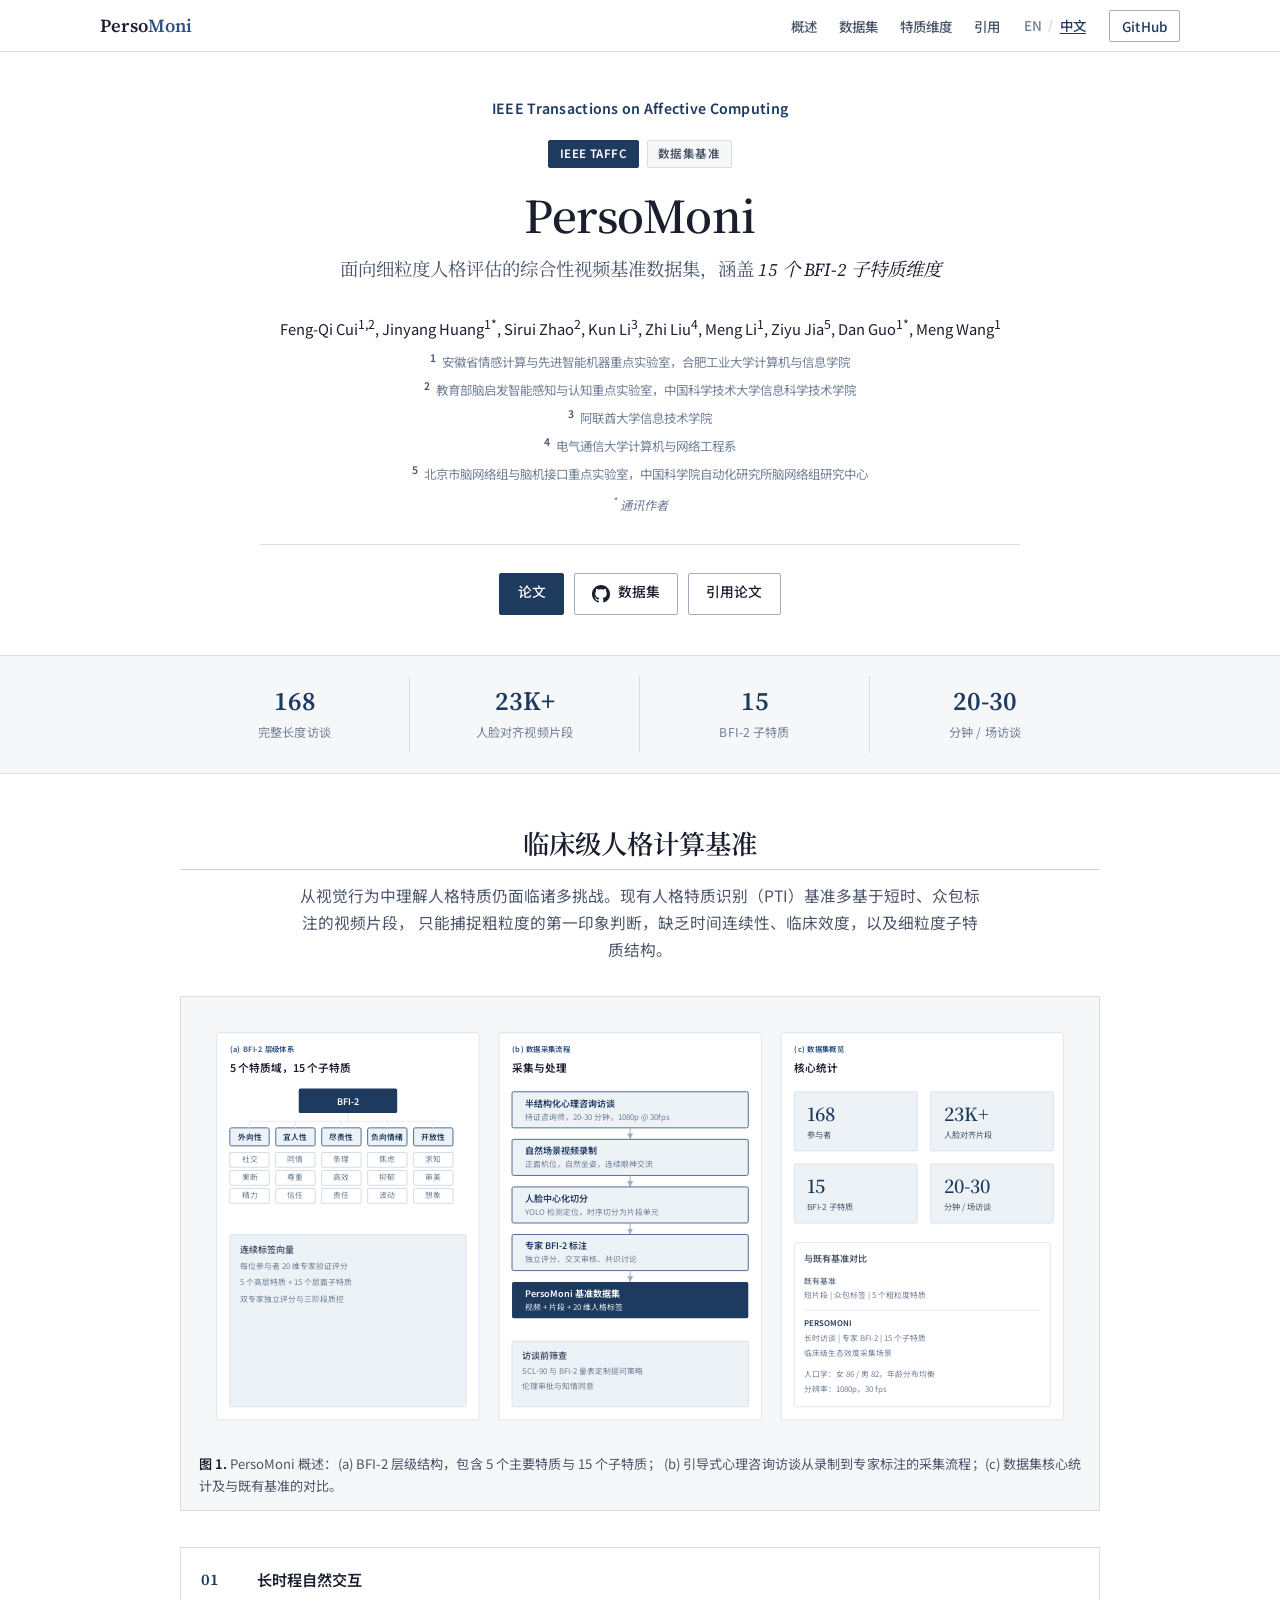
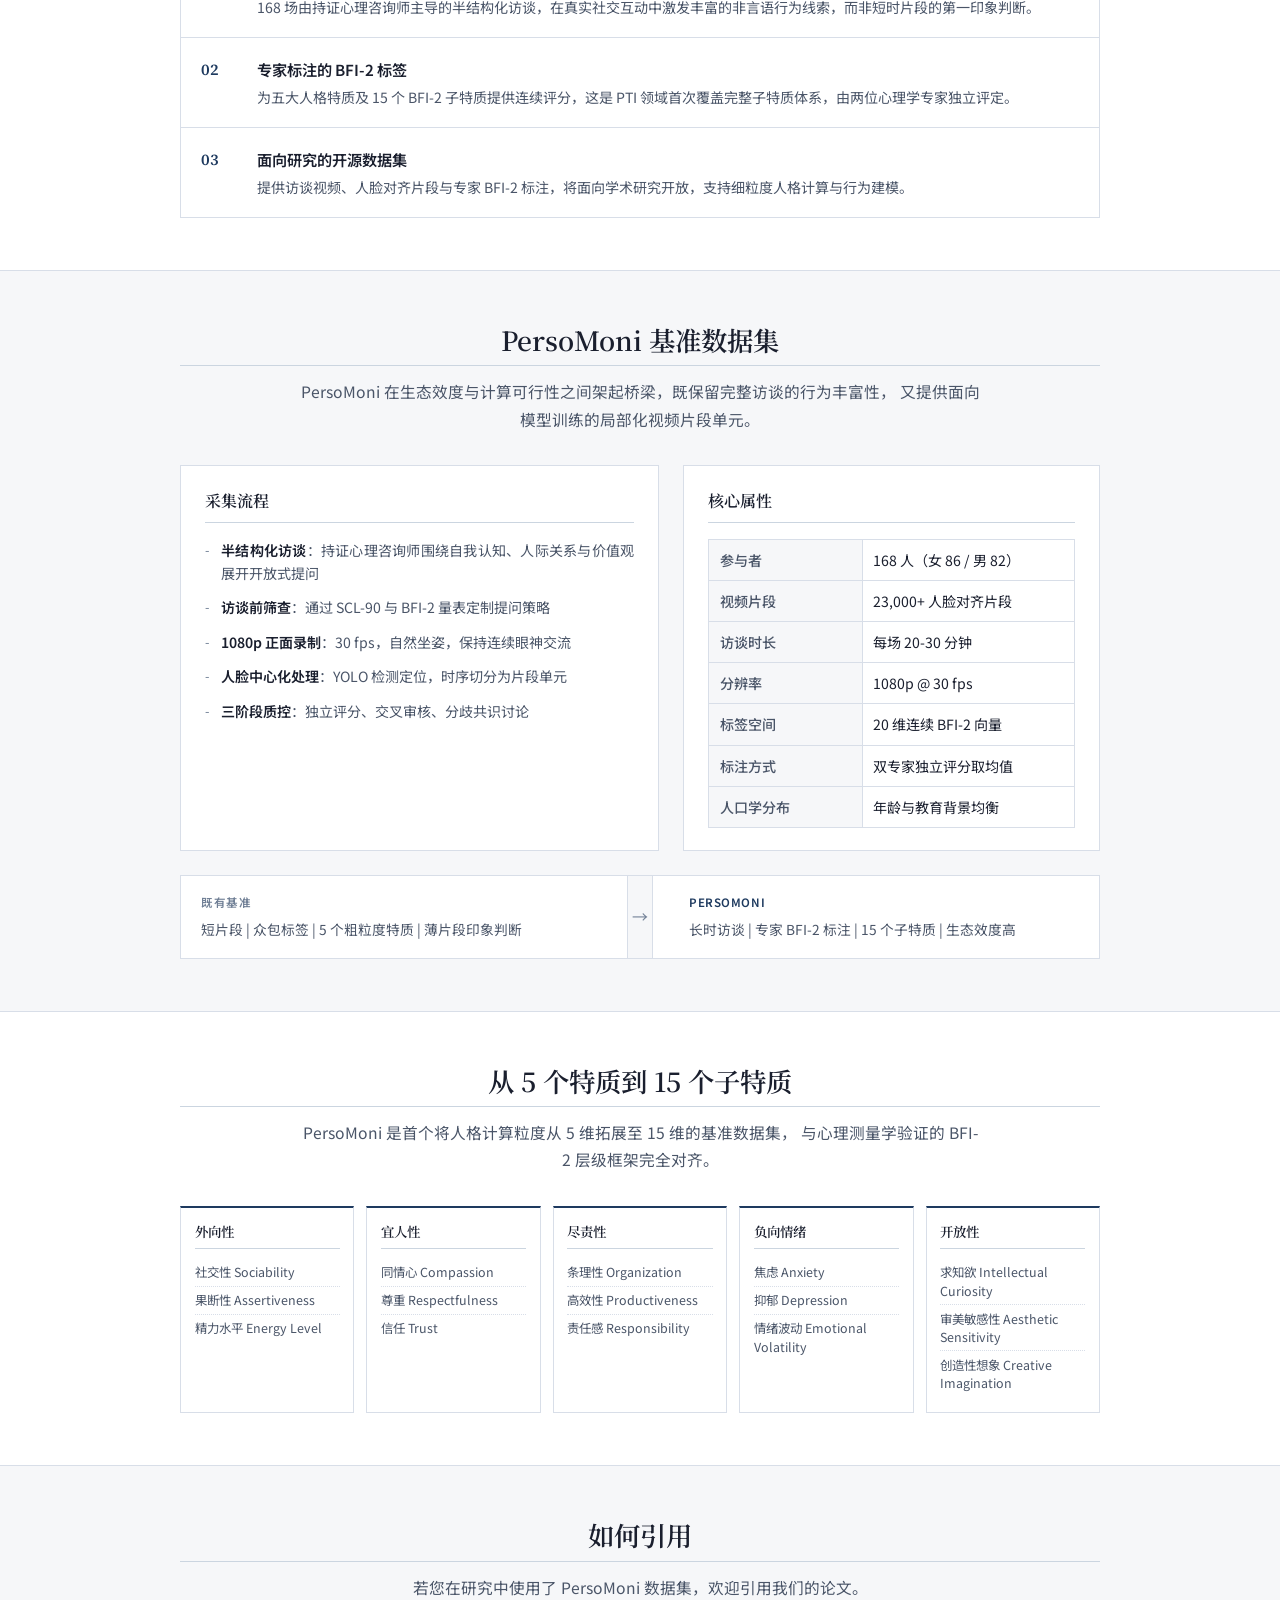
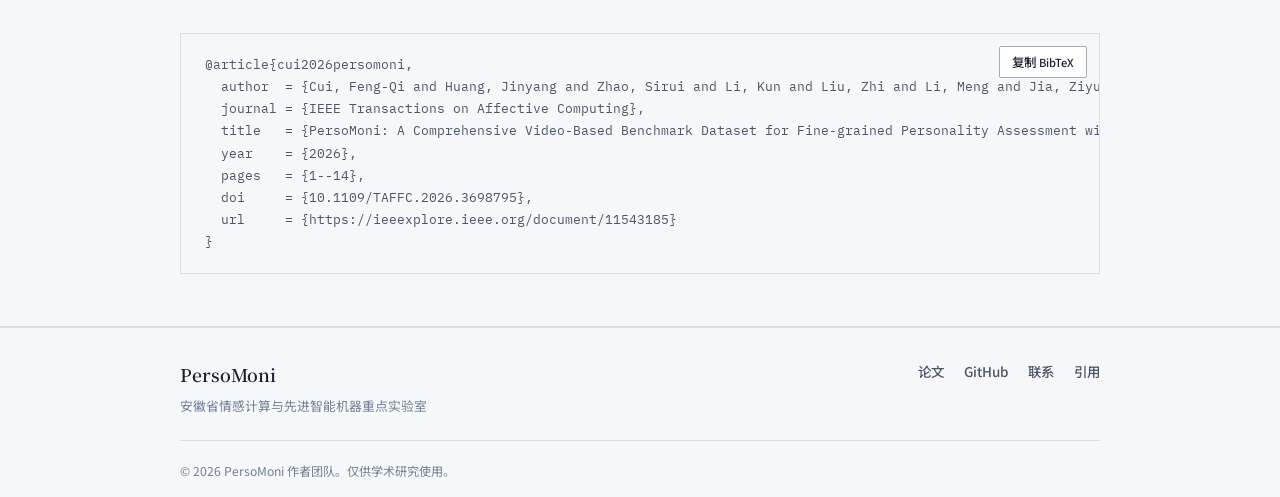
==== zh.html @ 863bc825 "Add bilingual project homepage and document data release plan. Publish the PersoMoni landing page wi" ====
<!DOCTYPE html>
<html lang="zh-CN">
<head>
  <meta charset="UTF-8">
  <meta name="viewport" content="width=device-width, initial-scale=1.0">
  <meta http-equiv="Content-Type" content="text/html; charset=UTF-8">
  <meta name="description" content="PersoMoni - 面向细粒度人格评估的临床级视频基准数据集，涵盖 15 个 BFI-2 子特质维度。发表于 IEEE TAFFC。">
  <meta name="keywords" content="PersoMoni, 人格计算, BFI-2, 视频基准, 情感计算, 数据集">
  <meta property="og:title" content="PersoMoni | IEEE TAFFC">
  <meta property="og:description" content="168 场心理咨询访谈，23,000+ 人脸对齐视频片段，15 个特质维度。">
  <meta property="og:type" content="website">
  <meta property="og:url" content="https://qicita.github.io/PersoMoni/zh.html">
  <title>PersoMoni - 细粒度人格评估视频基准数据集</title>
  <link rel="preconnect" href="https://fonts.googleapis.com">
  <link rel="preconnect" href="https://fonts.gstatic.com" crossorigin>
  <link href="https://fonts.googleapis.com/css2?family=IBM+Plex+Mono:wght@400;500&family=Noto+Sans+SC:wght@400;500;600;700&family=Noto+Serif+SC:wght@500;600;700&family=Source+Sans+3:ital,wght@0,400;0,500;0,600;0,700;1,400&family=Source+Serif+4:ital,opsz,wght@0,8..60,400;0,8..60,600;0,8..60,700;1,8..60,400&display=swap" rel="stylesheet">
  <link rel="stylesheet" href="static/css/style.css">
  <link rel="alternate" hreflang="en" href="index.html">
  <link rel="alternate" hreflang="zh" href="zh.html">
</head>
<body class="lang-zh">
  <nav class="nav" id="nav">
    <div class="nav-inner container">
      <a class="nav-logo" href="#top">Perso<span>Moni</span></a>
      <button class="nav-toggle" id="nav-toggle" aria-label="展开菜单" aria-expanded="false">
        <span></span><span></span><span></span>
      </button>
      <ul class="nav-links" id="nav-links">
        <li><a href="#overview">概述</a></li>
        <li><a href="#dataset">数据集</a></li>
        <li><a href="#traits">特质维度</a></li>
        <li><a href="#citation">引用</a></li>
        <li class="lang-switch">
          <a href="index.html">EN</a>
          <span class="lang-divider">/</span>
          <a href="zh.html" class="lang-active" aria-current="page">中文</a>
        </li>
        <li><a class="nav-cta" href="https://github.com/QIcita/PersoMoni" target="_blank" rel="noopener">GitHub</a></li>
      </ul>
    </div>
  </nav>

  <header class="hero" id="top">
    <div class="container hero-content">
      <p class="publication-line">
        <strong>IEEE Transactions on Affective Computing</strong>
      </p>
      <div class="hero-badges">
        <span class="badge badge-venue">IEEE TAFFC</span>
        <span class="badge badge-type">数据集基准</span>
      </div>
      <h1 class="hero-title">PersoMoni</h1>
      <p class="hero-subtitle">
        面向细粒度人格评估的综合性视频基准数据集，涵盖 <em>15 个 BFI-2 子特质维度</em>
      </p>
      <div class="authors">
        <p class="author-list">
          Feng-Qi Cui<sup>1,2</sup>,
          <a href="mailto:hjy@hfut.edu.cn">Jinyang Huang</a><sup>1*</sup>,
          Sirui Zhao<sup>2</sup>,
          Kun Li<sup>3</sup>,
          Zhi Liu<sup>4</sup>,
          Meng Li<sup>1</sup>,
          Ziyu Jia<sup>5</sup>,
          <a href="mailto:guodan@hfut.edu.cn">Dan Guo</a><sup>1*</sup>,
          Meng Wang<sup>1</sup>
        </p>
        <div class="affiliations">
          <p><sup>1</sup> 安徽省情感计算与先进智能机器重点实验室，合肥工业大学计算机与信息学院</p>
          <p><sup>2</sup> 教育部脑启发智能感知与认知重点实验室，中国科学技术大学信息科学技术学院</p>
          <p><sup>3</sup> 阿联酋大学信息技术学院</p>
          <p><sup>4</sup> 电气通信大学计算机与网络工程系</p>
          <p><sup>5</sup> 北京市脑网络组与脑机接口重点实验室，中国科学院自动化研究所脑网络组研究中心</p>
        </div>
        <p class="corresponding"><sup>*</sup> 通讯作者</p>
      </div>
      <div class="hero-actions">
        <a class="btn btn-primary" href="https://ieeexplore.ieee.org/document/11543185" target="_blank" rel="noopener">论文</a>
        <a class="btn btn-secondary" href="https://github.com/QIcita/PersoMoni" target="_blank" rel="noopener">
          <svg width="18" height="18" viewBox="0 0 24 24" fill="currentColor" aria-hidden="true"><path d="M12 0C5.37 0 0 5.37 0 12c0 5.31 3.435 9.795 8.205 11.385.6.105.825-.255.825-.57 0-.285-.015-1.23-.015-2.235-3.015.555-3.795-.735-4.035-1.41-.135-.345-.72-1.41-1.23-1.695-.42-.225-1.02-.78-.015-.795.945-.015 1.62.87 1.845 1.23 1.08 1.815 2.805 1.305 3.495.99.105-.78.42-1.305.765-1.605-2.67-.3-5.46-1.335-5.46-5.925 0-1.305.465-2.385 1.23-3.225-.12-.3-.54-1.53.12-3.18 0 0 1.005-.315 3.3 1.23.96-.27 1.98-.405 3-.405s2.04.135 3 .405c2.295-1.56 3.3-1.23 3.3-1.23.66 1.65.24 2.88.12 3.18.765.84 1.23 1.905 1.23 3.225 0 4.605-2.805 5.625-5.475 5.925.435.375.81 1.095.81 2.22 0 1.605-.015 2.895-.015 3.3 0 .315.225.69.825.57A12.02 12.02 0 0024 12c0-6.63-5.37-12-12-12z"/></svg>
          数据集
        </a>
        <a class="btn btn-ghost" href="#citation">引用论文</a>
      </div>
    </div>
  </header>

  <main>
    <section class="stats-bar">
      <div class="container stats-grid">
        <div class="stat-card">
          <span class="stat-value">168</span>
          <span class="stat-label">完整长度访谈</span>
        </div>
        <div class="stat-card">
          <span class="stat-value">23K+</span>
          <span class="stat-label">人脸对齐视频片段</span>
        </div>
        <div class="stat-card">
          <span class="stat-value">15</span>
          <span class="stat-label">BFI-2 子特质</span>
        </div>
        <div class="stat-card">
          <span class="stat-value">20-30</span>
          <span class="stat-label">分钟 / 场访谈</span>
        </div>
      </div>
    </section>

    <section class="section" id="overview">
      <div class="container">
        <div class="section-header">
          <h2>临床级人格计算基准</h2>
          <p class="section-lead">
            从视觉行为中理解人格特质仍面临诸多挑战。现有人格特质识别（PTI）基准多基于短时、众包标注的视频片段，
            只能捕捉粗粒度的第一印象判断，缺乏时间连续性、临床效度，以及细粒度子特质结构。
          </p>
        </div>
        <figure class="teaser-figure overview-figure">
          <div class="overview-svg" role="img" aria-label="PersoMoni 概述：BFI-2 层级体系、数据采集流程与数据集统计">
<svg xmlns="http://www.w3.org/2000/svg" viewBox="0 0 1080 520" role="img" aria-labelledby="overviewTitle overviewDesc">
  <title id="overviewTitle">PersoMoni 数据集概述</title>
  <desc id="overviewDesc">BFI-2 层级体系、数据采集流程与数据集统计</desc>
  <defs>
    <style>
      .bg { fill: #f6f7f9; }
      .panel { fill: #ffffff; stroke: #d8dee8; stroke-width: 1; }
      .title { font: 600 13px 'Noto Sans SC', 'Source Sans 3', Arial, sans-serif; fill: #1a1f2e; }
      .label { font: 500 11px 'Noto Sans SC', 'Source Sans 3', Arial, sans-serif; fill: #4a5568; }
      .small { font: 400 9.5px 'Noto Sans SC', 'Source Sans 3', Arial, sans-serif; fill: #718096; }
      .stat-num { font: 600 22px 'Noto Serif SC', Georgia, serif; fill: #1e3a5f; }
      .stat-txt { font: 400 10px 'Noto Sans SC', Arial, sans-serif; fill: #4a5568; }
      .tag { font: 600 9px 'Noto Sans SC', Arial, sans-serif; fill: #2c5282; letter-spacing: 0.04em; }
      .node-main { fill: #1e3a5f; }
      .node-mid { fill: #edf2f7; stroke: #2c5282; stroke-width: 1; }
      .node-leaf { fill: #ffffff; stroke: #cbd5e0; stroke-width: 1; }
      .arrow { stroke: #a0aec0; stroke-width: 1.2; fill: none; marker-end: url(#arrowhead); }
      .divider { stroke: #e2e8f0; stroke-width: 1; }
    </style>
    <marker id="arrowhead" markerWidth="8" markerHeight="8" refX="6" refY="3" orient="auto">
      <path d="M0,0 L6,3 L0,6 Z" fill="#a0aec0"/>
    </marker>
  </defs>

  <rect width="1080" height="520" class="bg"/>

  <rect x="24" y="24" width="320" height="472" rx="2" class="panel"/>
  <text x="40" y="48" class="tag">(a) BFI-2 层级体系</text>
  <text x="40" y="72" class="title">5 个特质域，15 个子特质</text>

  <rect x="124" y="92" width="120" height="30" rx="2" class="node-main"/>
  <text x="184" y="112" text-anchor="middle" style="font:600 11px 'Noto Sans SC',Arial,sans-serif;fill:#fff">BFI-2</text>

  <g transform="translate(40,140)">
    <g>
      <rect width="48" height="22" rx="2" class="node-mid"/><text x="24" y="15" text-anchor="middle" class="small" style="fill:#1e3a5f;font-weight:600">外向性</text>
      <rect y="30" width="48" height="18" rx="1" class="node-leaf"/><text x="24" y="42" text-anchor="middle" class="small">社交</text>
      <rect y="52" width="48" height="18" rx="1" class="node-leaf"/><text x="24" y="64" text-anchor="middle" class="small">果断</text>
      <rect y="74" width="48" height="18" rx="1" class="node-leaf"/><text x="24" y="86" text-anchor="middle" class="small">精力</text>
    </g>
    <g transform="translate(56,0)">
      <rect width="48" height="22" rx="2" class="node-mid"/><text x="24" y="15" text-anchor="middle" class="small" style="fill:#1e3a5f;font-weight:600">宜人性</text>
      <rect y="30" width="48" height="18" rx="1" class="node-leaf"/><text x="24" y="42" text-anchor="middle" class="small">同情</text>
      <rect y="52" width="48" height="18" rx="1" class="node-leaf"/><text x="24" y="64" text-anchor="middle" class="small">尊重</text>
      <rect y="74" width="48" height="18" rx="1" class="node-leaf"/><text x="24" y="86" text-anchor="middle" class="small">信任</text>
    </g>
    <g transform="translate(112,0)">
      <rect width="48" height="22" rx="2" class="node-mid"/><text x="24" y="15" text-anchor="middle" class="small" style="fill:#1e3a5f;font-weight:600">尽责性</text>
      <rect y="30" width="48" height="18" rx="1" class="node-leaf"/><text x="24" y="42" text-anchor="middle" class="small">条理</text>
      <rect y="52" width="48" height="18" rx="1" class="node-leaf"/><text x="24" y="64" text-anchor="middle" class="small">高效</text>
      <rect y="74" width="48" height="18" rx="1" class="node-leaf"/><text x="24" y="86" text-anchor="middle" class="small">责任</text>
    </g>
    <g transform="translate(168,0)">
      <rect width="48" height="22" rx="2" class="node-mid"/><text x="24" y="15" text-anchor="middle" class="small" style="fill:#1e3a5f;font-weight:600">负向情绪</text>
      <rect y="30" width="48" height="18" rx="1" class="node-leaf"/><text x="24" y="42" text-anchor="middle" class="small">焦虑</text>
      <rect y="52" width="48" height="18" rx="1" class="node-leaf"/><text x="24" y="64" text-anchor="middle" class="small">抑郁</text>
      <rect y="74" width="48" height="18" rx="1" class="node-leaf"/><text x="24" y="86" text-anchor="middle" class="small">波动</text>
    </g>
    <g transform="translate(224,0)">
      <rect width="48" height="22" rx="2" class="node-mid"/><text x="24" y="15" text-anchor="middle" class="small" style="fill:#1e3a5f;font-weight:600">开放性</text>
      <rect y="30" width="48" height="18" rx="1" class="node-leaf"/><text x="24" y="42" text-anchor="middle" class="small">求知</text>
      <rect y="52" width="48" height="18" rx="1" class="node-leaf"/><text x="24" y="64" text-anchor="middle" class="small">审美</text>
      <rect y="74" width="48" height="18" rx="1" class="node-leaf"/><text x="24" y="86" text-anchor="middle" class="small">想象</text>
    </g>
  </g>

  <line x1="184" y1="122" x2="184" y2="132" class="divider"/>
  <line x1="64" y1="132" x2="304" y2="132" class="divider"/>
  <line x1="64" y1="132" x2="64" y2="140" class="divider"/>
  <line x1="120" y1="132" x2="120" y2="140" class="divider"/>
  <line x1="176" y1="132" x2="176" y2="140" class="divider"/>
  <line x1="232" y1="132" x2="232" y2="140" class="divider"/>
  <line x1="288" y1="132" x2="288" y2="140" class="divider"/>

  <rect x="40" y="270" width="288" height="210" rx="2" fill="#edf2f7" stroke="#d8dee8"/>
  <text x="52" y="292" class="label" style="font-weight:600">连续标签向量</text>
  <text x="52" y="312" class="small">每位参与者 20 维专家验证评分</text>
  <text x="52" y="332" class="small">5 个高层特质 + 15 个层面子特质</text>
  <text x="52" y="352" class="small">双专家独立评分与三阶段质控</text>

  <rect x="368" y="24" width="320" height="472" rx="2" class="panel"/>
  <text x="384" y="48" class="tag">(b) 数据采集流程</text>
  <text x="384" y="72" class="title">采集与处理</text>

  <g transform="translate(384,96)">
    <rect width="288" height="44" rx="2" class="node-mid"/>
    <text x="16" y="18" class="label" style="font-weight:600;fill:#1e3a5f">半结构化心理咨询访谈</text>
    <text x="16" y="34" class="small">持证咨询师，20-30 分钟，1080p @ 30fps</text>
    <path d="M144,44 L144,58" class="arrow"/>
    <rect y="58" width="288" height="44" rx="2" class="node-mid"/>
    <text x="16" y="76" class="label" style="font-weight:600;fill:#1e3a5f">自然场景视频录制</text>
    <text x="16" y="92" class="small">正面机位，自然坐姿，连续眼神交流</text>
    <path d="M144,102 L144,116" class="arrow"/>
    <rect y="116" width="288" height="44" rx="2" class="node-mid"/>
    <text x="16" y="134" class="label" style="font-weight:600;fill:#1e3a5f">人脸中心化切分</text>
    <text x="16" y="150" class="small">YOLO 检测定位，时序切分为片段单元</text>
    <path d="M144,160 L144,174" class="arrow"/>
    <rect y="174" width="288" height="44" rx="2" class="node-mid"/>
    <text x="16" y="192" class="label" style="font-weight:600;fill:#1e3a5f">专家 BFI-2 标注</text>
    <text x="16" y="208" class="small">独立评分、交叉审核、共识讨论</text>
    <path d="M144,218 L144,232" class="arrow"/>
    <rect y="232" width="288" height="44" rx="2" class="node-main"/>
    <text x="16" y="250" class="label" style="font-weight:600;fill:#fff">PersoMoni 基准数据集</text>
    <text x="16" y="266" class="small" style="fill:#e2e8f0">视频 + 片段 + 20 维人格标签</text>
  </g>

  <rect x="384" y="400" width="288" height="80" rx="2" fill="#edf2f7" stroke="#d8dee8"/>
  <text x="396" y="422" class="label" style="font-weight:600">访谈前筛查</text>
  <text x="396" y="440" class="small">SCL-90 与 BFI-2 量表定制提问策略</text>
  <text x="396" y="458" class="small">伦理审批与知情同意</text>

  <rect x="712" y="24" width="344" height="472" rx="2" class="panel"/>
  <text x="728" y="48" class="tag">(c) 数据集概览</text>
  <text x="728" y="72" class="title">核心统计</text>

  <g transform="translate(728,96)">
    <rect width="150" height="72" rx="2" fill="#edf2f7" stroke="#d8dee8"/>
    <text x="16" y="36" class="stat-num">168</text>
    <text x="16" y="56" class="stat-txt">参与者</text>
    <rect x="166" width="150" height="72" rx="2" fill="#edf2f7" stroke="#d8dee8"/>
    <text x="182" y="36" class="stat-num">23K+</text>
    <text x="182" y="56" class="stat-txt">人脸对齐片段</text>
    <rect y="88" width="150" height="72" rx="2" fill="#edf2f7" stroke="#d8dee8"/>
    <text x="16" y="124" class="stat-num">15</text>
    <text x="16" y="144" class="stat-txt">BFI-2 子特质</text>
    <rect x="166" y="88" width="150" height="72" rx="2" fill="#edf2f7" stroke="#d8dee8"/>
    <text x="182" y="124" class="stat-num">20-30</text>
    <text x="182" y="144" class="stat-txt">分钟 / 场访谈</text>
  </g>

  <rect x="728" y="280" width="312" height="200" rx="2" fill="#ffffff" stroke="#d8dee8"/>
  <text x="740" y="304" class="label" style="font-weight:600">与既有基准对比</text>
  <text x="740" y="330" class="small" style="font-weight:600;fill:#718096">既有基准</text>
  <text x="740" y="348" class="small">短片段 | 众包标签 | 5 个粗粒度特质</text>
  <line x1="740" y1="362" x2="1028" y2="362" class="divider"/>
  <text x="740" y="382" class="small" style="font-weight:600;fill:#1e3a5f">PERSOMONI</text>
  <text x="740" y="400" class="small">长时访谈 | 专家 BFI-2 | 15 个子特质</text>
  <text x="740" y="418" class="small">临床级生态效度采集场景</text>
  <text x="740" y="444" class="small">人口学：女 86 / 男 82，年龄分布均衡</text>
  <text x="740" y="462" class="small">分辨率：1080p，30 fps</text>
          </div>
          <figcaption>
            <strong>图 1.</strong> PersoMoni 概述：(a) BFI-2 层级结构，包含 5 个主要特质与 15 个子特质；
            (b) 引导式心理咨询访谈从录制到专家标注的采集流程；(c) 数据集核心统计及与既有基准的对比。
          </figcaption>
        </figure>
        <div class="highlights">
          <article class="highlight-card">
            <div class="highlight-icon" aria-hidden="true">01</div>
            <h3>长时程自然交互</h3>
            <p>168 场由持证心理咨询师主导的半结构化访谈，在真实社交互动中激发丰富的非言语行为线索，而非短时片段的第一印象判断。</p>
          </article>
          <article class="highlight-card">
            <div class="highlight-icon" aria-hidden="true">02</div>
            <h3>专家标注的 BFI-2 标签</h3>
            <p>为五大人格特质及 15 个 BFI-2 子特质提供连续评分，这是 PTI 领域首次覆盖完整子特质体系，由两位心理学专家独立评定。</p>
          </article>
          <article class="highlight-card">
            <div class="highlight-icon" aria-hidden="true">03</div>
            <h3>面向研究的开源数据集</h3>
            <p>提供访谈视频、人脸对齐片段与专家 BFI-2 标注，将面向学术研究开放，支持细粒度人格计算与行为建模。</p>
          </article>
        </div>
      </div>
    </section>

    <section class="section section-alt" id="dataset">
      <div class="container">
        <div class="section-header">
          <h2>PersoMoni 基准数据集</h2>
          <p class="section-lead">
            PersoMoni 在生态效度与计算可行性之间架起桥梁，既保留完整访谈的行为丰富性，
            又提供面向模型训练的局部化视频片段单元。
          </p>
        </div>
        <div class="dataset-layout">
          <div class="dataset-info">
            <h3>采集流程</h3>
            <ul class="feature-list">
              <li>
                <strong>半结构化访谈</strong>：持证心理咨询师围绕自我认知、人际关系与价值观展开开放式提问
              </li>
              <li>
                <strong>访谈前筛查</strong>：通过 SCL-90 与 BFI-2 量表定制提问策略
              </li>
              <li>
                <strong>1080p 正面录制</strong>：30 fps，自然坐姿，保持连续眼神交流
              </li>
              <li>
                <strong>人脸中心化处理</strong>：YOLO 检测定位，时序切分为片段单元
              </li>
              <li>
                <strong>三阶段质控</strong>：独立评分、交叉审核、分歧共识讨论
              </li>
            </ul>
          </div>
          <div class="dataset-specs">
            <h3>核心属性</h3>
            <table class="spec-table">
              <tbody>
                <tr><th>参与者</th><td>168 人（女 86 / 男 82）</td></tr>
                <tr><th>视频片段</th><td>23,000+ 人脸对齐片段</td></tr>
                <tr><th>访谈时长</th><td>每场 20-30 分钟</td></tr>
                <tr><th>分辨率</th><td>1080p @ 30 fps</td></tr>
                <tr><th>标签空间</th><td>20 维连续 BFI-2 向量</td></tr>
                <tr><th>标注方式</th><td>双专家独立评分取均值</td></tr>
                <tr><th>人口学分布</th><td>年龄与教育背景均衡</td></tr>
              </tbody>
            </table>
          </div>
          <div class="comparison-banner">
          <div class="comparison-item comparison-old">
            <span class="comparison-label">既有基准</span>
            <p>短片段 | 众包标签 | 5 个粗粒度特质 | 薄片段印象判断</p>
          </div>
          <div class="comparison-arrow" aria-hidden="true">&rarr;</div>
          <div class="comparison-item comparison-new">
            <span class="comparison-label">PersoMoni</span>
            <p>长时访谈 | 专家 BFI-2 标注 | 15 个子特质 | 生态效度高</p>
          </div>
        </div>
      </div>
    </section>

    <section class="section" id="traits">
      <div class="container">
        <div class="section-header">
          <h2>从 5 个特质到 15 个子特质</h2>
          <p class="section-lead">
            PersoMoni 是首个将人格计算粒度从 5 维拓展至 15 维的基准数据集，
            与心理测量学验证的 BFI-2 层级框架完全对齐。
          </p>
        </div>
        <div class="traits-grid">
          <div class="trait-domain" data-domain="extraversion">
            <h3>外向性</h3>
            <ul>
              <li>社交性 Sociability</li>
              <li>果断性 Assertiveness</li>
              <li>精力水平 Energy Level</li>
            </ul>
          </div>
          <div class="trait-domain" data-domain="agreeableness">
            <h3>宜人性</h3>
            <ul>
              <li>同情心 Compassion</li>
              <li>尊重 Respectfulness</li>
              <li>信任 Trust</li>
            </ul>
          </div>
          <div class="trait-domain" data-domain="conscientiousness">
            <h3>尽责性</h3>
            <ul>
              <li>条理性 Organization</li>
              <li>高效性 Productiveness</li>
              <li>责任感 Responsibility</li>
            </ul>
          </div>
          <div class="trait-domain" data-domain="negative">
            <h3>负向情绪</h3>
            <ul>
              <li>焦虑 Anxiety</li>
              <li>抑郁 Depression</li>
              <li>情绪波动 Emotional Volatility</li>
            </ul>
          </div>
          <div class="trait-domain" data-domain="openness">
            <h3>开放性</h3>
            <ul>
              <li>求知欲 Intellectual Curiosity</li>
              <li>审美敏感性 Aesthetic Sensitivity</li>
              <li>创造性想象 Creative Imagination</li>
            </ul>
          </div>
        </div>
      </div>
    </section>

    <section class="section section-alt" id="citation">
      <div class="container">
        <div class="section-header">
          <h2>如何引用</h2>
          <p class="section-lead">
            若您在研究中使用了 PersoMoni 数据集，欢迎引用我们的论文。
          </p>
        </div>
        <div class="citation-box">
          <pre class="bibtex" id="bibtex"><code>@article{cui2026persomoni,
  author  = {Cui, Feng-Qi and Huang, Jinyang and Zhao, Sirui and Li, Kun and Liu, Zhi and Li, Meng and Jia, Ziyu and Guo, Dan and Wang, Meng},
  journal = {IEEE Transactions on Affective Computing},
  title   = {PersoMoni: A Comprehensive Video-Based Benchmark Dataset for Fine-grained Personality Assessment with 15 Trait Dimensions},
  year    = {2026},
  pages   = {1--14},
  doi     = {10.1109/TAFFC.2026.3698795},
  url     = {https://ieeexplore.ieee.org/document/11543185}
}</code></pre>
          <button class="btn btn-copy" id="copy-btn" type="button">
            <span class="copy-text">复制 BibTeX</span>
            <span class="copy-done" hidden>已复制！</span>
          </button>
        </div>
      </div>
    </section>
  </main>

  <footer class="footer">
    <div class="container footer-inner">
      <div class="footer-brand">
        <span class="footer-logo">PersoMoni</span>
        <p>安徽省情感计算与先进智能机器重点实验室</p>
      </div>
      <div class="footer-links">
        <a href="https://ieeexplore.ieee.org/document/11543185" target="_blank" rel="noopener">论文</a>
        <a href="https://github.com/QIcita/PersoMoni" target="_blank" rel="noopener">GitHub</a>
        <a href="mailto:hjy@hfut.edu.cn">联系</a>
        <a href="#citation">引用</a>
      </div>
      <p class="footer-copy">&copy; 2026 PersoMoni 作者团队。仅供学术研究使用。</p>
    </div>
  </footer>

  <script src="static/js/main.js"></script>
</body>
</html>
---- static/css/style.css ----
/* PersoMoni - Academic project page */

:root {
  --bg: #ffffff;
  --bg-alt: #f6f7f9;
  --surface: #ffffff;
  --text: #1a1f2e;
  --text-muted: #4a5568;
  --text-light: #718096;
  --primary: #1e3a5f;
  --primary-mid: #2c5282;
  --accent: #2c5282;
  --accent-soft: #edf2f7;
  --border: #d8dee8;
  --border-strong: #a0aec0;
  --rule: #cbd5e0;
  --shadow: none;
  --shadow-sm: 0 1px 2px rgba(26, 31, 46, 0.04);
  --radius: 2px;
  --radius-lg: 2px;
  --font-serif: "Source Serif 4", "Noto Serif SC", Georgia, "Times New Roman", serif;
  --font-sans: "Source Sans 3", "Noto Sans SC", system-ui, sans-serif;
  --font-mono: "IBM Plex Mono", "SF Mono", Consolas, monospace;
  --nav-height: 52px;
  --content-width: 920px;
}

*, *::before, *::after {
  box-sizing: border-box;
  margin: 0;
  padding: 0;
}

html {
  scroll-behavior: smooth;
  scroll-padding-top: calc(var(--nav-height) + 20px);
}

body {
  font-family: var(--font-sans);
  font-size: 15.5px;
  line-height: 1.72;
  color: var(--text);
  background: var(--bg);
  -webkit-font-smoothing: antialiased;
}

a {
  color: var(--primary-mid);
  text-decoration: underline;
  text-decoration-color: rgba(44, 82, 130, 0.35);
  text-underline-offset: 2px;
  transition: color 0.15s, text-decoration-color 0.15s;
}

a:hover {
  color: var(--primary);
  text-decoration-color: var(--primary);
}

img {
  max-width: 100%;
  height: auto;
  display: block;
}

.container {
  width: min(var(--content-width), 92vw);
  margin-inline: auto;
}

.container-wide {
  width: min(1080px, 94vw);
  margin-inline: auto;
}

/* Navigation */
.nav {
  position: fixed;
  top: 0;
  left: 0;
  right: 0;
  z-index: 100;
  height: var(--nav-height);
  background: rgba(255, 255, 255, 0.96);
  border-bottom: 1px solid var(--border);
}

.nav.scrolled {
  box-shadow: var(--shadow-sm);
}

.nav-inner {
  display: flex;
  align-items: center;
  justify-content: space-between;
  height: 100%;
  width: min(1080px, 94vw);
  margin-inline: auto;
}

.nav-logo {
  font-family: var(--font-serif);
  font-size: 1.15rem;
  color: var(--text);
  font-weight: 600;
  text-decoration: none;
  letter-spacing: 0.01em;
}

.nav-logo:hover {
  color: var(--primary);
}

.nav-logo span {
  color: var(--primary-mid);
}

.nav-links {
  display: flex;
  align-items: center;
  gap: 1.35rem;
  list-style: none;
}

.nav-links a {
  font-size: 0.84rem;
  font-weight: 500;
  color: var(--text-muted);
  text-decoration: none;
  letter-spacing: 0.01em;
}

.nav-links a:hover {
  color: var(--primary);
  text-decoration: underline;
}

.nav-cta {
  color: var(--primary) !important;
  border: 1px solid var(--border-strong);
  padding: 0.3rem 0.75rem;
  border-radius: var(--radius);
  text-decoration: none !important;
}

.nav-cta:hover {
  background: var(--bg-alt);
  border-color: var(--primary-mid);
  color: var(--primary) !important;
}

.lang-switch {
  display: flex;
  align-items: center;
  gap: 0.3rem;
  font-size: 0.82rem;
  font-weight: 500;
}

.lang-switch a {
  color: var(--text-light);
  text-decoration: none;
  padding: 0.1rem;
}

.lang-switch a:hover,
.lang-switch a.lang-active {
  color: var(--primary);
  text-decoration: underline;
}

.lang-divider {
  color: var(--rule);
  user-select: none;
}

body.lang-zh {
  font-family: "Noto Sans SC", var(--font-sans), system-ui, sans-serif;
}

body.lang-zh .hero-title,
body.lang-zh .section-header h2,
body.lang-zh .footer-logo {
  font-family: "Noto Serif SC", var(--font-serif), serif;
}

.nav-toggle {
  display: none;
  flex-direction: column;
  gap: 5px;
  background: none;
  border: none;
  cursor: pointer;
  padding: 4px;
}

.nav-toggle span {
  display: block;
  width: 20px;
  height: 1.5px;
  background: var(--text);
}

/* Hero - paper title block */
.hero {
  padding: calc(var(--nav-height) + 2.75rem) 0 2.5rem;
  border-bottom: 1px solid var(--border);
  background: var(--bg);
}

.hero-content {
  text-align: center;
}

.publication-line {
  font-size: 0.88rem;
  color: var(--text-muted);
  margin-bottom: 1.25rem;
  letter-spacing: 0.02em;
}

.publication-line strong {
  color: var(--primary);
  font-weight: 600;
}

.hero-badges {
  display: flex;
  justify-content: center;
  gap: 0.5rem;
  flex-wrap: wrap;
  margin-bottom: 1.25rem;
}

.badge {
  display: inline-block;
  padding: 0.2rem 0.65rem;
  border-radius: var(--radius);
  font-size: 0.72rem;
  font-weight: 600;
  letter-spacing: 0.04em;
  text-transform: uppercase;
  border: 1px solid var(--border);
}

.badge-venue {
  background: var(--primary);
  color: #fff;
  border-color: var(--primary);
}

.badge-type {
  background: var(--bg-alt);
  color: var(--text-muted);
}

.hero-title {
  font-family: var(--font-serif);
  font-size: clamp(2rem, 5vw, 2.75rem);
  font-weight: 600;
  line-height: 1.2;
  letter-spacing: -0.01em;
  color: var(--text);
  margin-bottom: 0.85rem;
}

.hero-subtitle {
  font-family: var(--font-serif);
  font-size: clamp(1rem, 2.2vw, 1.15rem);
  color: var(--text-muted);
  max-width: 680px;
  margin: 0 auto 1.75rem;
  line-height: 1.65;
  font-weight: 400;
}

.hero-subtitle em {
  font-style: italic;
  color: var(--text);
}

.authors {
  margin-bottom: 1.75rem;
  padding-bottom: 1.75rem;
  border-bottom: 1px solid var(--border);
  max-width: 760px;
  margin-inline: auto;
  text-align: center;
}

.author-list {
  font-size: 0.92rem;
  line-height: 1.85;
  color: var(--text);
  text-align: center;
}

.author-list a {
  color: var(--text);
  text-decoration: none;
}

.author-list a:hover {
  color: var(--primary-mid);
  text-decoration: underline;
}

.fellow {
  font-size: 0.8rem;
  color: var(--text-light);
}

.affiliations {
  font-size: 0.78rem;
  color: var(--text-light);
  margin-top: 0.5rem;
  line-height: 1.6;
  text-align: center;
}

.affiliations p {
  margin: 0 0 0.3rem;
  padding: 0;
}

.affiliations p:last-child {
  margin-bottom: 0;
}

.affiliations sup {
  margin-right: 0.15rem;
  font-weight: 600;
  color: var(--text-muted);
}

.corresponding {
  font-size: 0.76rem;
  color: var(--text-light);
  margin-top: 0.45rem;
  font-style: italic;
  text-align: center;
}

.hero-actions {
  display: flex;
  justify-content: center;
  gap: 0.6rem;
  flex-wrap: wrap;
}

.btn {
  display: inline-flex;
  align-items: center;
  gap: 0.45rem;
  padding: 0.5rem 1.1rem;
  border-radius: var(--radius);
  font-family: var(--font-sans);
  font-size: 0.86rem;
  font-weight: 500;
  border: 1px solid var(--border-strong);
  cursor: pointer;
  text-decoration: none;
  transition: background 0.15s, border-color 0.15s;
}

.btn:hover {
  transform: none;
}

.btn-primary {
  background: var(--primary);
  color: #fff;
  border-color: var(--primary);
  box-shadow: none;
}

.btn-primary:hover {
  background: var(--primary-mid);
  color: #fff;
}

.btn-secondary,
.btn-ghost {
  background: var(--surface);
  color: var(--text);
}

.btn-secondary:hover,
.btn-ghost:hover {
  background: var(--bg-alt);
  color: var(--primary);
  border-color: var(--primary-mid);
}

/* Stats bar */
.stats-bar {
  background: var(--bg-alt);
  border-bottom: 1px solid var(--border);
  padding: 1.25rem 0;
}

.stats-grid {
  display: grid;
  grid-template-columns: repeat(4, 1fr);
  gap: 0;
  text-align: center;
}

.stat-card {
  padding: 0.65rem 0.5rem;
  border-right: 1px solid var(--border);
}

.stat-card:last-child {
  border-right: none;
}

.stat-value {
  display: block;
  font-family: var(--font-serif);
  font-size: 1.65rem;
  font-weight: 600;
  color: var(--primary);
  line-height: 1.2;
}

.stat-label {
  display: block;
  font-size: 0.76rem;
  color: var(--text-light);
  margin-top: 0.25rem;
  font-weight: 400;
  letter-spacing: 0.01em;
}

/* Sections */
.section {
  padding: 3.25rem 0;
  border-bottom: 1px solid var(--border);
}

.section-alt {
  background: var(--bg-alt);
}

.section-header {
  max-width: 100%;
  margin: 0 0 2rem;
  text-align: center;
}

.section-tag {
  display: block;
  font-size: 0.76rem;
  font-weight: 600;
  letter-spacing: 0.06em;
  text-transform: uppercase;
  color: var(--text-light);
  margin-bottom: 0.45rem;
}

.section-header h2 {
  font-family: var(--font-serif);
  font-size: clamp(1.35rem, 3vw, 1.65rem);
  font-weight: 600;
  line-height: 1.3;
  margin-bottom: 0.75rem;
  color: var(--text);
  padding-bottom: 0.5rem;
  border-bottom: 1px solid var(--rule);
}

.section-lead {
  color: var(--text-muted);
  font-size: 0.98rem;
  line-height: 1.75;
  text-align: center;
  max-width: 680px;
  margin-inline: auto;
}

/* Teaser figure */
.teaser-figure {
  margin-bottom: 2.25rem;
  background: var(--surface);
  border: 1px solid var(--border);
  overflow: hidden;
}

.teaser-figure img,
.overview-svg svg {
  width: 100%;
  height: auto;
  display: block;
}

.teaser-figure img {
  padding: 1rem 1rem 0;
  background: var(--bg-alt);
}

.overview-svg {
  padding: 1rem 1rem 0;
  background: var(--bg-alt);
  line-height: 0;
}

.teaser-figure figcaption {
  padding: 0.85rem 1.1rem;
  font-size: 0.82rem;
  color: var(--text-muted);
  line-height: 1.65;
  text-align: justify;
  background: var(--bg-alt);
}

.teaser-figure figcaption strong {
  color: var(--text);
  font-weight: 600;
}

/* Contributions */
.highlights {
  display: grid;
  grid-template-columns: 1fr;
  gap: 0;
  border: 1px solid var(--border);
  background: var(--surface);
}

.highlight-card {
  display: grid;
  grid-template-columns: 2.5rem 1fr;
  grid-template-rows: auto auto;
  gap: 0.25rem 1rem;
  padding: 1.1rem 1.25rem;
  border-bottom: 1px solid var(--border);
  transition: none;
}

.highlight-card:last-child {
  border-bottom: none;
}

.highlight-card:hover {
  box-shadow: none;
  transform: none;
  background: var(--bg-alt);
}

.highlight-icon {
  grid-column: 1;
  grid-row: 1 / -1;
  align-self: start;
  font-family: var(--font-serif);
  font-size: 1rem;
  font-weight: 600;
  color: var(--primary);
  line-height: 1.65;
}

.highlight-card h3 {
  grid-column: 2;
  grid-row: 1;
  min-width: 0;
  font-size: 0.95rem;
  font-weight: 600;
  margin-bottom: 0;
  color: var(--text);
}

.highlight-card p {
  grid-column: 2;
  grid-row: 2;
  min-width: 0;
  font-size: 0.88rem;
  color: var(--text-muted);
  line-height: 1.68;
  text-align: justify;
}

/* Dataset */
.dataset-layout {
  display: grid;
  grid-template-columns: 1.15fr 1fr;
  gap: 1.5rem;
  align-items: stretch;
}

.dataset-info,
.dataset-specs {
  background: var(--surface);
  border: 1px solid var(--border);
  padding: 1.35rem 1.5rem;
  height: 100%;
}

.dataset-info h3,
.dataset-specs h3 {
  font-family: var(--font-serif);
  font-size: 1rem;
  font-weight: 600;
  margin-bottom: 1rem;
  color: var(--text);
  padding-bottom: 0.4rem;
  border-bottom: 1px solid var(--rule);
}

.feature-list {
  list-style: none;
}

.feature-list li {
  position: relative;
  padding-left: 1rem;
  margin-bottom: 0.7rem;
  font-size: 0.88rem;
  color: var(--text-muted);
  line-height: 1.65;
  text-align: justify;
}

.feature-list li::before {
  content: "-";
  position: absolute;
  left: 0;
  top: 0;
  color: var(--text-light);
  font-size: 0.8rem;
}

.feature-list strong {
  color: var(--text);
  font-weight: 600;
}

.spec-table {
  width: 100%;
  border-collapse: collapse;
  font-size: 0.88rem;
}

.spec-table th,
.spec-table td {
  text-align: left;
  padding: 0.5rem 0.65rem;
  border: 1px solid var(--border);
}

.spec-table th {
  color: var(--text-muted);
  font-weight: 500;
  width: 42%;
  background: var(--bg-alt);
}

.spec-table td {
  color: var(--text);
  font-weight: 400;
}

.comparison-banner {
  grid-column: 1 / -1;
  display: grid;
  grid-template-columns: 1fr auto 1fr;
  gap: 1rem;
  align-items: stretch;
  border: 1px solid var(--border);
  background: var(--surface);
}

.comparison-item {
  padding: 1.1rem 1.25rem;
}

.comparison-label {
  display: block;
  font-size: 0.72rem;
  font-weight: 600;
  letter-spacing: 0.05em;
  text-transform: uppercase;
  margin-bottom: 0.35rem;
}

.comparison-old .comparison-label {
  color: var(--text-light);
}

.comparison-new .comparison-label {
  color: var(--primary);
}

.comparison-item p {
  font-size: 0.86rem;
  color: var(--text-muted);
  line-height: 1.55;
}

.comparison-arrow {
  display: flex;
  align-items: center;
  justify-content: center;
  font-size: 1rem;
  color: var(--text-light);
  padding: 0 0.25rem;
  border-left: 1px solid var(--border);
  border-right: 1px solid var(--border);
  background: var(--bg-alt);
}

/* Method pipeline */
.method-pipeline {
  display: grid;
  grid-template-columns: repeat(3, 1fr);
  gap: 1rem;
  margin-bottom: 1.75rem;
}

.pipeline-step {
  background: var(--surface);
  border: 1px solid var(--border);
  padding: 1.25rem 1.1rem;
  text-align: left;
}

.pipeline-num {
  display: inline-block;
  font-family: var(--font-serif);
  font-size: 0.9rem;
  font-weight: 600;
  color: var(--primary);
  margin-bottom: 0.6rem;
}

.pipeline-num::after {
  content: ".";
}

.pipeline-step h4 {
  font-size: 0.92rem;
  font-weight: 600;
  margin-bottom: 0.4rem;
  color: var(--text);
}

.pipeline-step p {
  font-size: 0.84rem;
  color: var(--text-muted);
  line-height: 1.65;
  text-align: justify;
}

.pipeline-connector {
  display: none;
}

.method-insight blockquote {
  background: var(--bg-alt);
  border-left: 3px solid var(--primary);
  padding: 1rem 1.25rem;
  font-family: var(--font-serif);
  font-size: 0.95rem;
  font-style: italic;
  color: var(--text-muted);
  line-height: 1.72;
  text-align: justify;
  box-shadow: none;
}

/* Traits grid */
.traits-grid {
  display: grid;
  grid-template-columns: repeat(5, 1fr);
  gap: 0.75rem;
}

.trait-domain {
  background: var(--surface);
  border: 1px solid var(--border);
  padding: 1rem 0.85rem;
  border-top: 2px solid var(--primary);
  transition: none;
}

.trait-domain:hover {
  transform: none;
  box-shadow: none;
}

.trait-domain[data-domain="extraversion"],
.trait-domain[data-domain="agreeableness"],
.trait-domain[data-domain="conscientiousness"],
.trait-domain[data-domain="negative"],
.trait-domain[data-domain="openness"] {
  border-top-color: var(--primary);
}

.trait-domain h3 {
  font-family: var(--font-serif);
  font-size: 0.84rem;
  font-weight: 600;
  margin-bottom: 0.65rem;
  color: var(--text);
  line-height: 1.35;
  padding-bottom: 0.35rem;
  border-bottom: 1px solid var(--rule);
}

.trait-domain ul {
  list-style: none;
}

.trait-domain li {
  font-size: 0.78rem;
  color: var(--text-muted);
  padding: 0.28rem 0;
  line-height: 1.45;
}

.trait-domain li + li {
  border-top: 1px dotted var(--border);
}

/* Citation */
.citation-box {
  position: relative;
  background: var(--surface);
  border: 1px solid var(--border);
  overflow: hidden;
}

.bibtex {
  padding: 1.25rem 1.5rem;
  overflow-x: auto;
  font-size: 0.8rem;
  line-height: 1.65;
  color: var(--text-muted);
  background: var(--bg-alt);
}

.bibtex code {
  font-family: var(--font-mono);
}

.btn-copy {
  position: absolute;
  top: 0.75rem;
  right: 0.75rem;
  background: var(--surface);
  color: var(--text);
  padding: 0.35rem 0.75rem;
  font-size: 0.78rem;
  border-radius: var(--radius);
  border: 1px solid var(--border-strong);
}

.btn-copy:hover {
  background: var(--bg-alt);
  color: var(--primary);
}

/* Footer */
.footer {
  background: var(--bg-alt);
  color: var(--text-muted);
  padding: 2rem 0 1.5rem;
  border-top: 1px solid var(--border);
}

.footer-inner {
  display: grid;
  grid-template-columns: 1fr auto;
  gap: 1.5rem;
  align-items: start;
}

.footer-logo {
  font-family: var(--font-serif);
  font-size: 1.1rem;
  font-weight: 600;
  color: var(--text);
  display: block;
  margin-bottom: 0.35rem;
}

.footer-brand p {
  font-size: 0.8rem;
  max-width: 420px;
  line-height: 1.6;
  color: var(--text-light);
}

.footer-links {
  display: flex;
  gap: 1.25rem;
}

.footer-links a {
  color: var(--text-muted);
  font-size: 0.84rem;
  font-weight: 500;
  text-decoration: none;
}

.footer-links a:hover {
  color: var(--primary);
  text-decoration: underline;
}

.footer-copy {
  grid-column: 1 / -1;
  font-size: 0.76rem;
  color: var(--text-light);
  padding-top: 1.25rem;
  border-top: 1px solid var(--border);
}

/* Responsive */
@media (max-width: 960px) {
  .traits-grid {
    grid-template-columns: repeat(2, 1fr);
  }

  .dataset-layout {
    grid-template-columns: 1fr;
  }

  .method-pipeline {
    grid-template-columns: 1fr;
  }

  .stats-grid {
    grid-template-columns: repeat(2, 1fr);
  }

  .stat-card:nth-child(2) {
    border-right: none;
  }

  .stat-card:nth-child(1),
  .stat-card:nth-child(2) {
    border-bottom: 1px solid var(--border);
  }

  .comparison-banner {
    grid-template-columns: 1fr;
  }

  .comparison-arrow {
    border-left: none;
    border-right: none;
    border-top: 1px solid var(--border);
    border-bottom: 1px solid var(--border);
    padding: 0.35rem;
  }
}

@media (max-width: 640px) {
  .nav-toggle {
    display: flex;
  }

  .nav-links {
    position: fixed;
    top: var(--nav-height);
    left: 0;
    right: 0;
    background: var(--surface);
    flex-direction: column;
    align-items: flex-start;
    padding: 1rem 1.25rem;
    gap: 0.75rem;
    border-bottom: 1px solid var(--border);
    transform: translateY(-120%);
    opacity: 0;
    pointer-events: none;
    transition: transform 0.25s, opacity 0.25s;
  }

  .nav-links.open {
    transform: translateY(0);
    opacity: 1;
    pointer-events: auto;
  }

  .traits-grid {
    grid-template-columns: 1fr;
  }

  .stats-grid {
    grid-template-columns: 1fr;
  }

  .stat-card {
    border-right: none;
    border-bottom: 1px solid var(--border);
  }

  .stat-card:last-child {
    border-bottom: none;
  }

  .affiliations {
    font-size: 0.74rem;
  }

  .footer-inner {
    grid-template-columns: 1fr;
  }

  .btn-copy {
    position: static;
    width: 100%;
    justify-content: center;
    border-radius: 0;
    border-left: none;
    border-right: none;
    border-bottom: none;
  }

  .citation-box {
    display: flex;
    flex-direction: column;
  }

  .section-lead,
  .highlight-card p,
  .feature-list li,
  .pipeline-step p,
  .method-insight blockquote,
  .teaser-figure figcaption {
    text-align: left;
  }

  .section-header {
    text-align: left;
  }

  .section-lead {
    margin-inline: 0;
  }
}
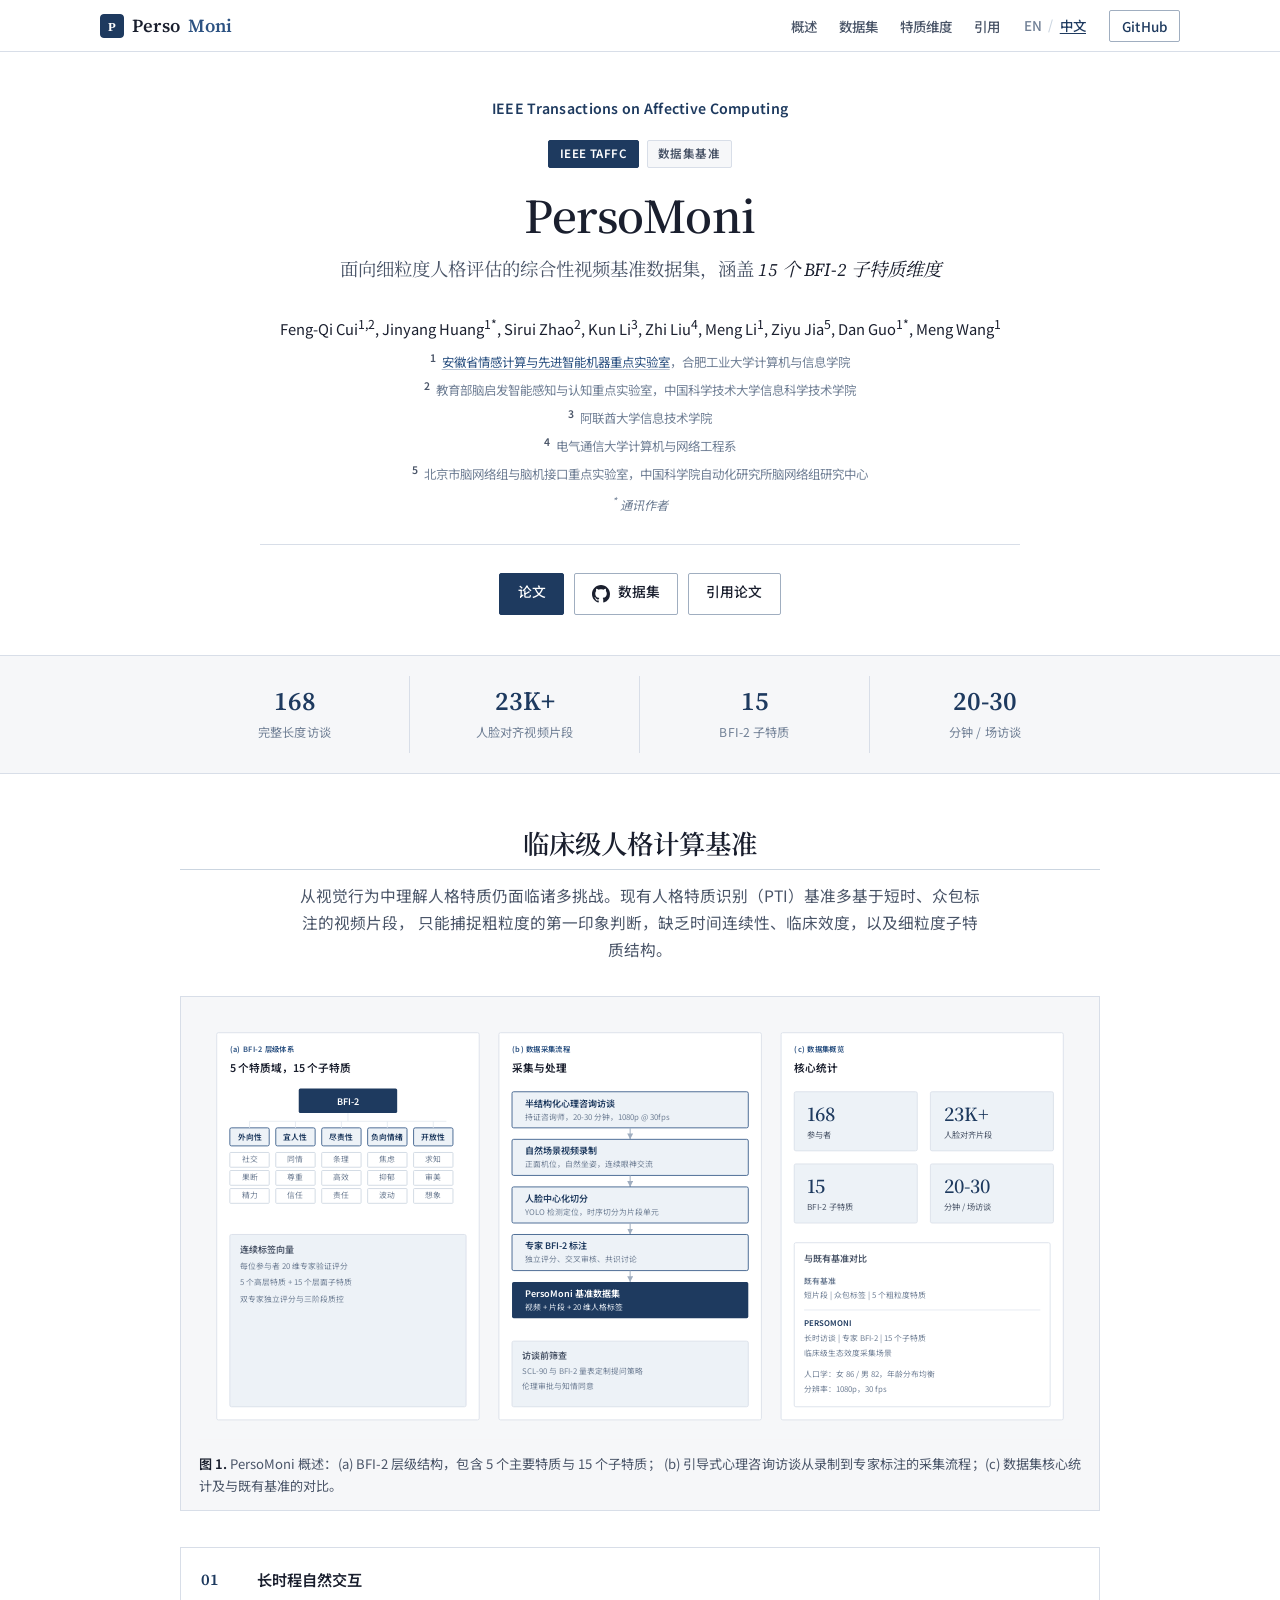
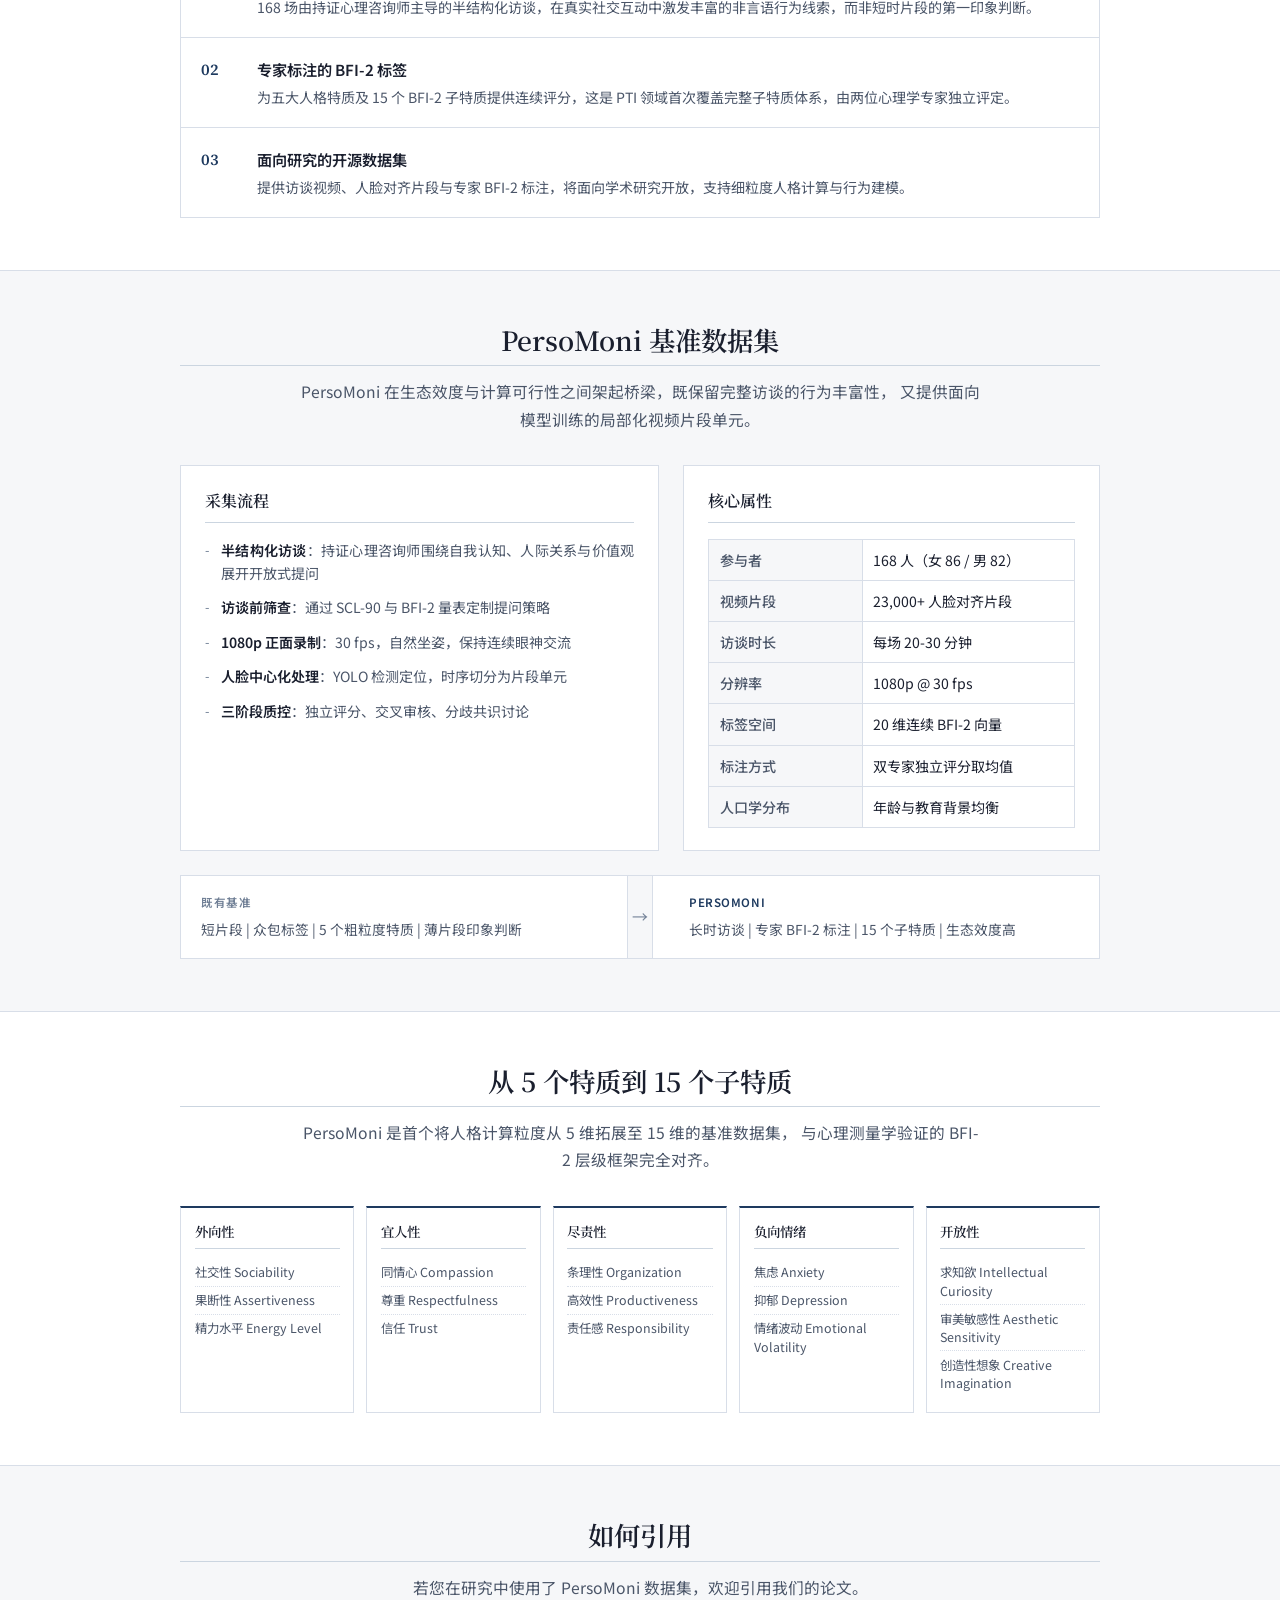
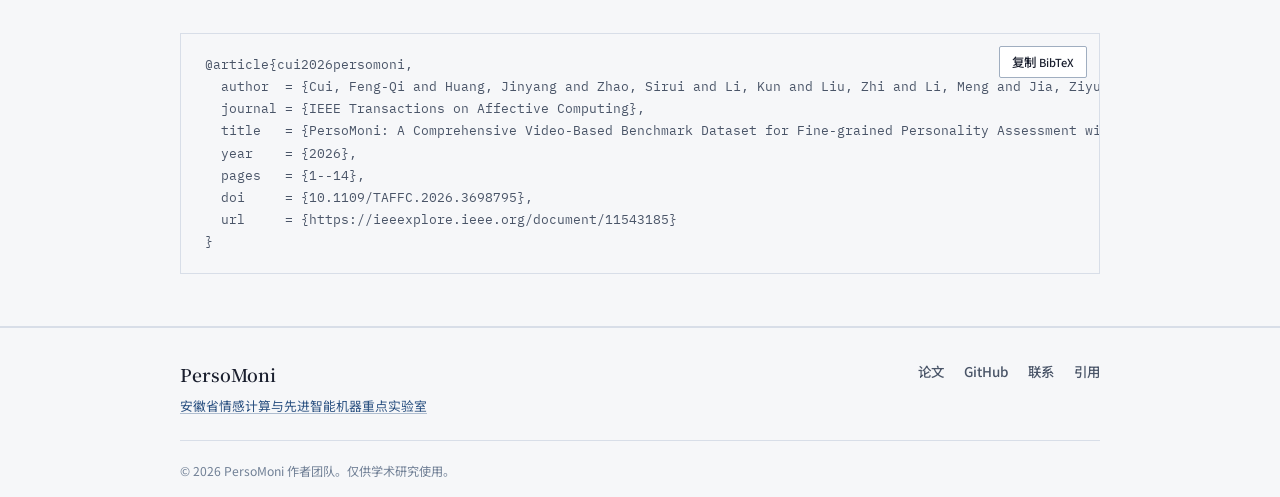
==== commit e653d98b: "Add lab links and replace profile icon with default site logo. Link the AFLab affiliation to aflab.h" ====
--- a/zh.html
+++ b/zh.html
@@ -11,6 +11,8 @@
   <meta property="og:type" content="website">
   <meta property="og:url" content="https://qicita.github.io/PersoMoni/zh.html">
   <title>PersoMoni - 细粒度人格评估视频基准数据集</title>
+  <link rel="icon" href="static/images/favicon.svg" type="image/svg+xml">
+  <link rel="apple-touch-icon" href="static/images/favicon.svg">
   <link rel="preconnect" href="https://fonts.googleapis.com">
   <link rel="preconnect" href="https://fonts.gstatic.com" crossorigin>
   <link href="https://fonts.googleapis.com/css2?family=IBM+Plex+Mono:wght@400;500&family=Noto+Sans+SC:wght@400;500;600;700&family=Noto+Serif+SC:wght@500;600;700&family=Source+Sans+3:ital,wght@0,400;0,500;0,600;0,700;1,400&family=Source+Serif+4:ital,opsz,wght@0,8..60,400;0,8..60,600;0,8..60,700;1,8..60,400&display=swap" rel="stylesheet">
@@ -21,7 +23,10 @@
 <body class="lang-zh">
   <nav class="nav" id="nav">
     <div class="nav-inner container">
-      <a class="nav-logo" href="#top">Perso<span>Moni</span></a>
+      <a class="nav-logo" href="#top">
+        <img class="nav-logo-icon" src="static/images/favicon.svg" alt="" width="24" height="24">
+        Perso<span>Moni</span>
+      </a>
       <button class="nav-toggle" id="nav-toggle" aria-label="展开菜单" aria-expanded="false">
         <span></span><span></span><span></span>
       </button>
@@ -56,7 +61,7 @@
       <div class="authors">
         <p class="author-list">
           Feng-Qi Cui<sup>1,2</sup>,
-          <a href="mailto:hjy@hfut.edu.cn">Jinyang Huang</a><sup>1*</sup>,
+          <a href="https://happyisac.github.io/PersonHomePage/" target="_blank" rel="noopener">Jinyang Huang</a><sup>1*</sup>,
           Sirui Zhao<sup>2</sup>,
           Kun Li<sup>3</sup>,
           Zhi Liu<sup>4</sup>,
@@ -66,7 +71,7 @@
           Meng Wang<sup>1</sup>
         </p>
         <div class="affiliations">
-          <p><sup>1</sup> 安徽省情感计算与先进智能机器重点实验室，合肥工业大学计算机与信息学院</p>
+          <p><sup>1</sup> <a href="https://aflab.hfut.edu.cn/" target="_blank" rel="noopener">安徽省情感计算与先进智能机器重点实验室</a>，合肥工业大学计算机与信息学院</p>
           <p><sup>2</sup> 教育部脑启发智能感知与认知重点实验室，中国科学技术大学信息科学技术学院</p>
           <p><sup>3</sup> 阿联酋大学信息技术学院</p>
           <p><sup>4</sup> 电气通信大学计算机与网络工程系</p>
@@ -427,12 +432,12 @@
     <div class="container footer-inner">
       <div class="footer-brand">
         <span class="footer-logo">PersoMoni</span>
-        <p>安徽省情感计算与先进智能机器重点实验室</p>
+        <p><a href="https://aflab.hfut.edu.cn/" target="_blank" rel="noopener">安徽省情感计算与先进智能机器重点实验室</a></p>
       </div>
       <div class="footer-links">
         <a href="https://ieeexplore.ieee.org/document/11543185" target="_blank" rel="noopener">论文</a>
         <a href="https://github.com/QIcita/PersoMoni" target="_blank" rel="noopener">GitHub</a>
-        <a href="mailto:hjy@hfut.edu.cn">联系</a>
+        <a href="https://happyisac.github.io/PersonHomePage/" target="_blank" rel="noopener">联系</a>
         <a href="#citation">引用</a>
       </div>
       <p class="footer-copy">&copy; 2026 PersoMoni 作者团队。仅供学术研究使用。</p>
--- a/static/css/style.css
+++ b/static/css/style.css
@@ -100,12 +100,22 @@
 }
 
 .nav-logo {
+  display: inline-flex;
+  align-items: center;
+  gap: 0.5rem;
   font-family: var(--font-serif);
   font-size: 1.15rem;
   color: var(--text);
   font-weight: 600;
   text-decoration: none;
   letter-spacing: 0.01em;
+}
+
+.nav-logo-icon {
+  width: 24px;
+  height: 24px;
+  flex-shrink: 0;
+  border-radius: 4px;
 }
 
 .nav-logo:hover {
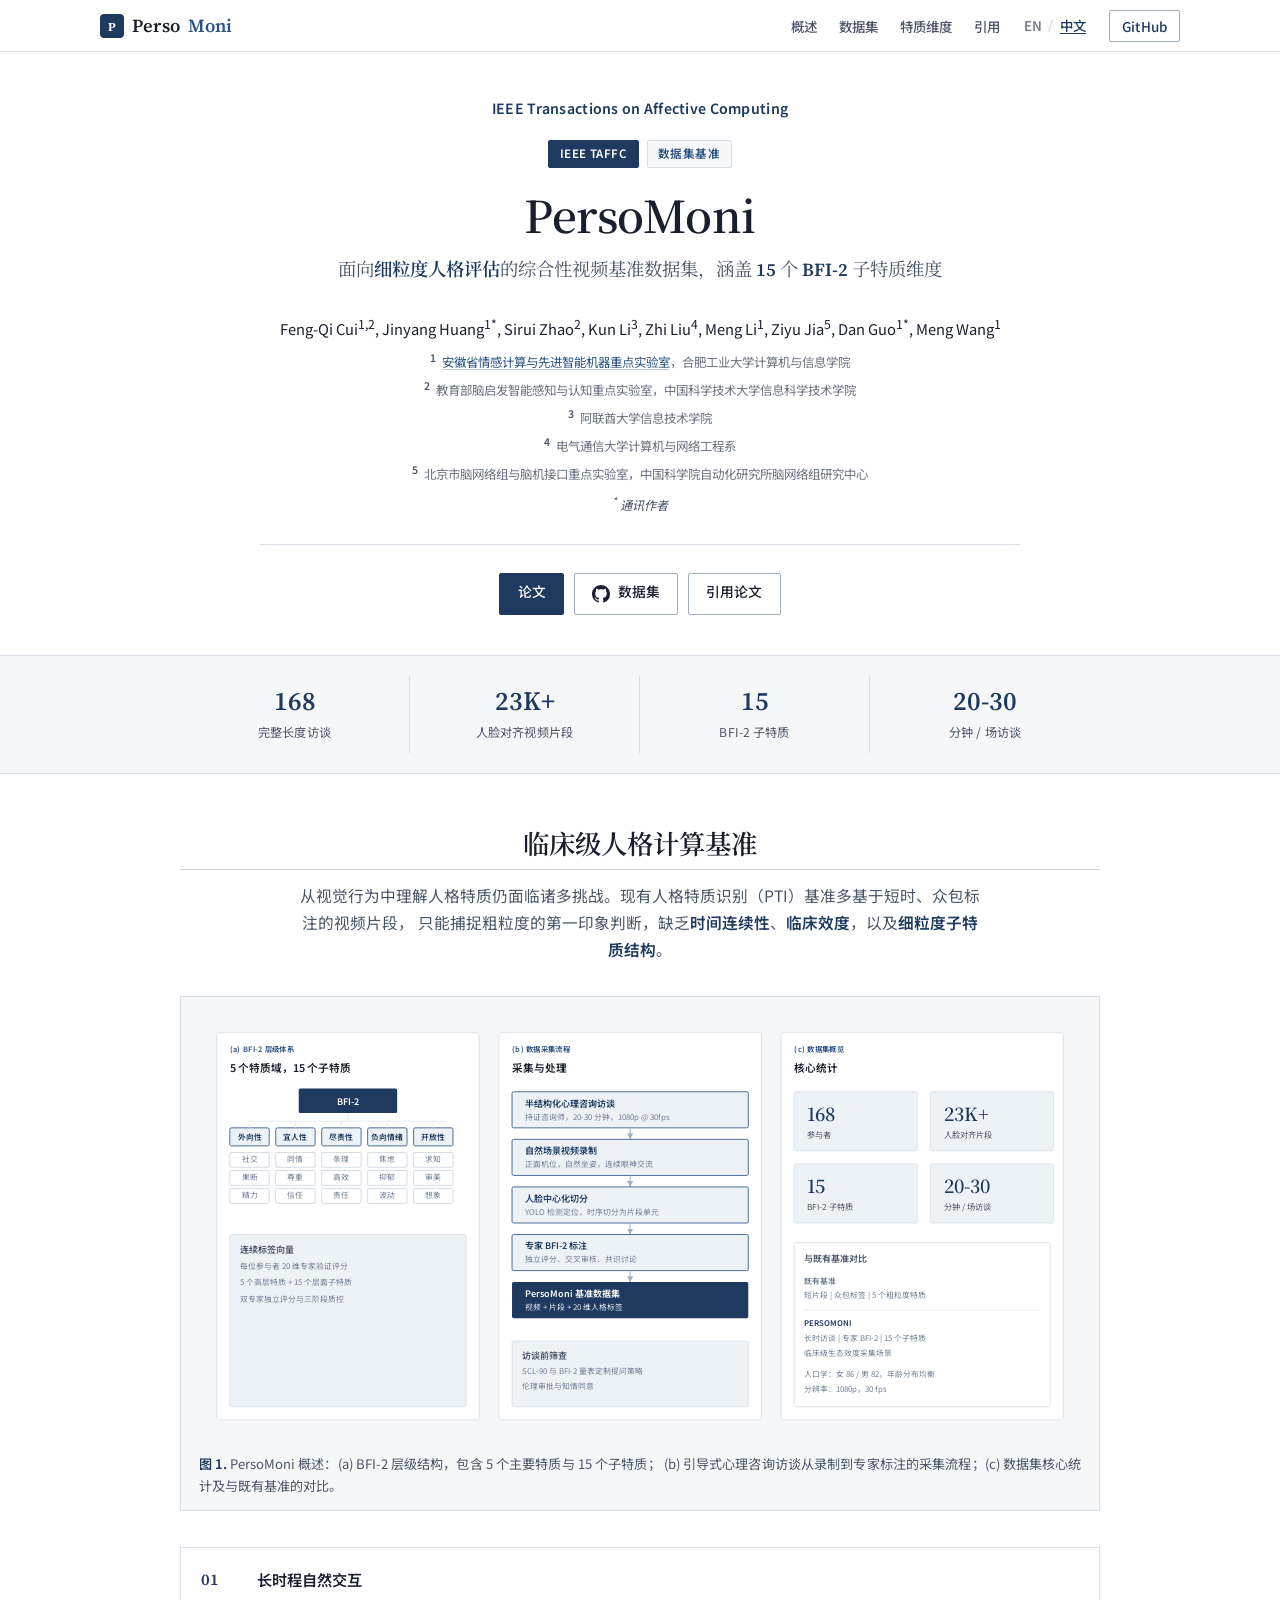
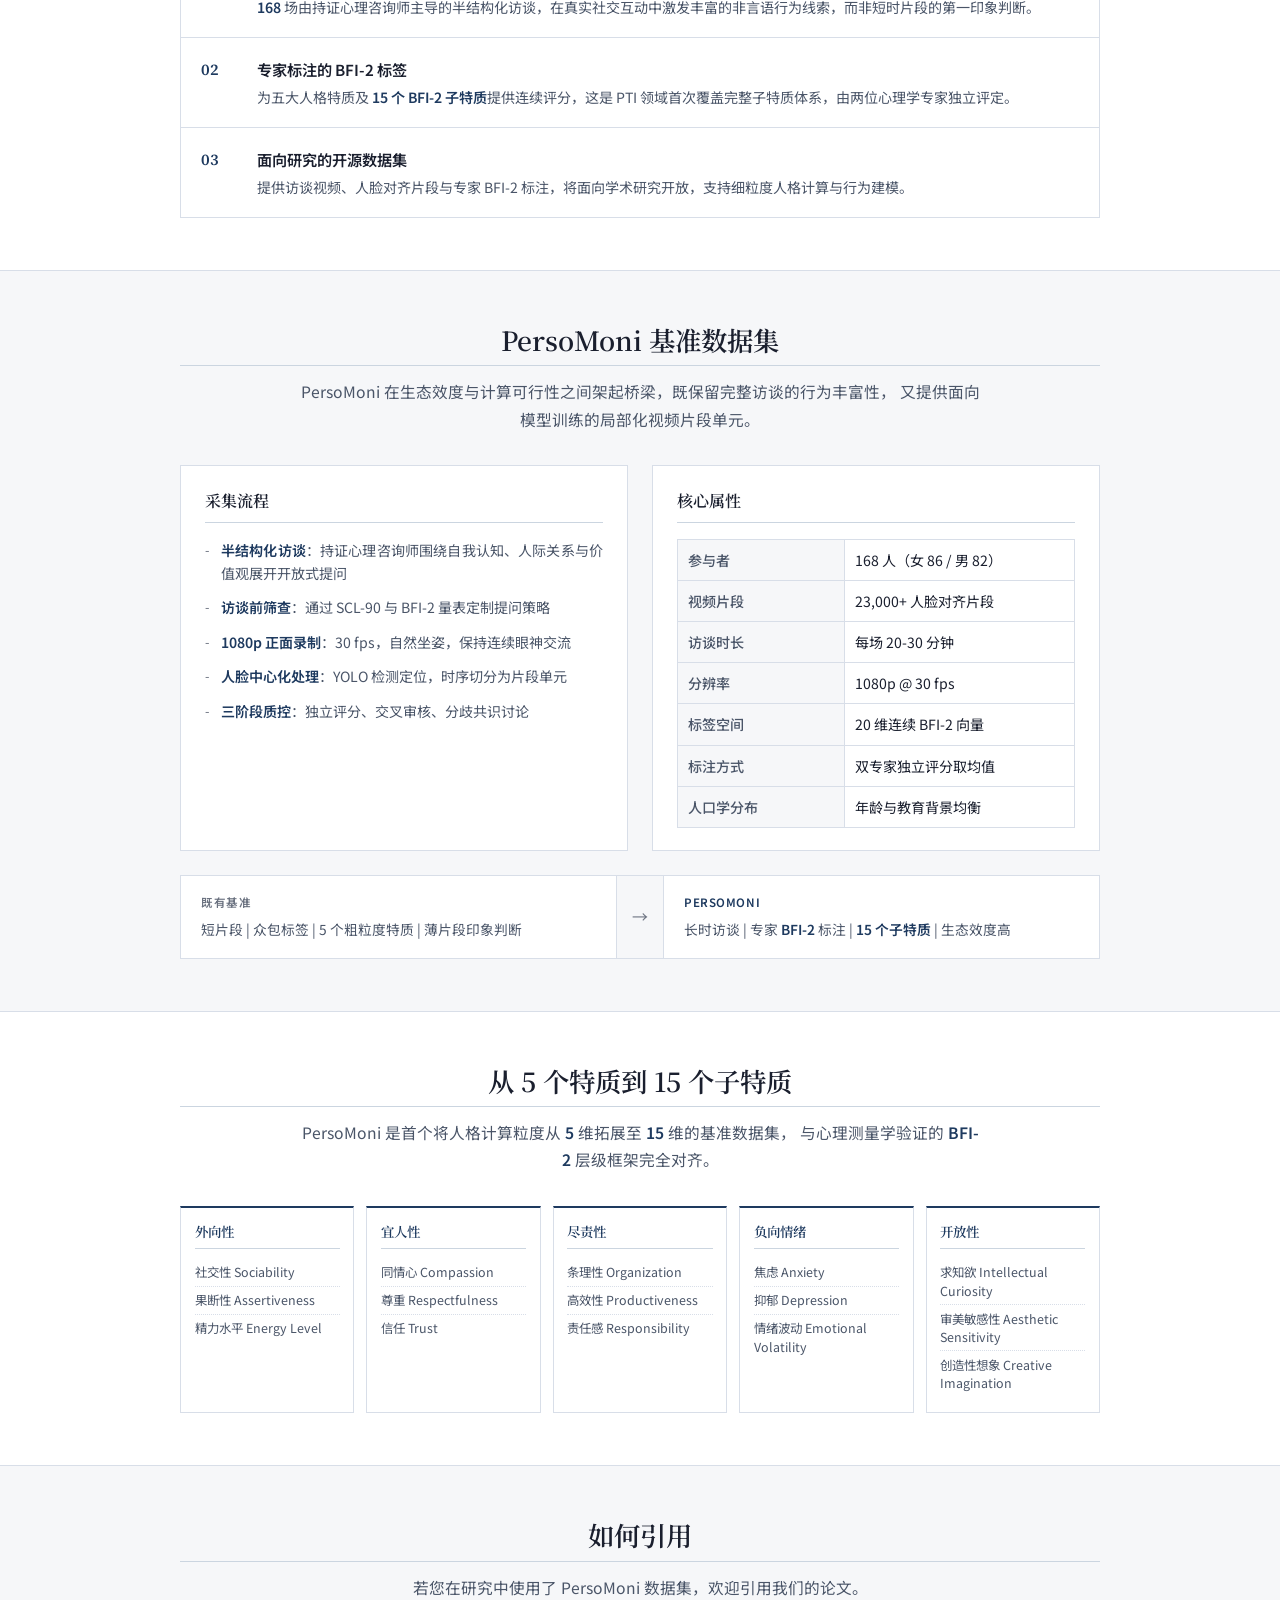
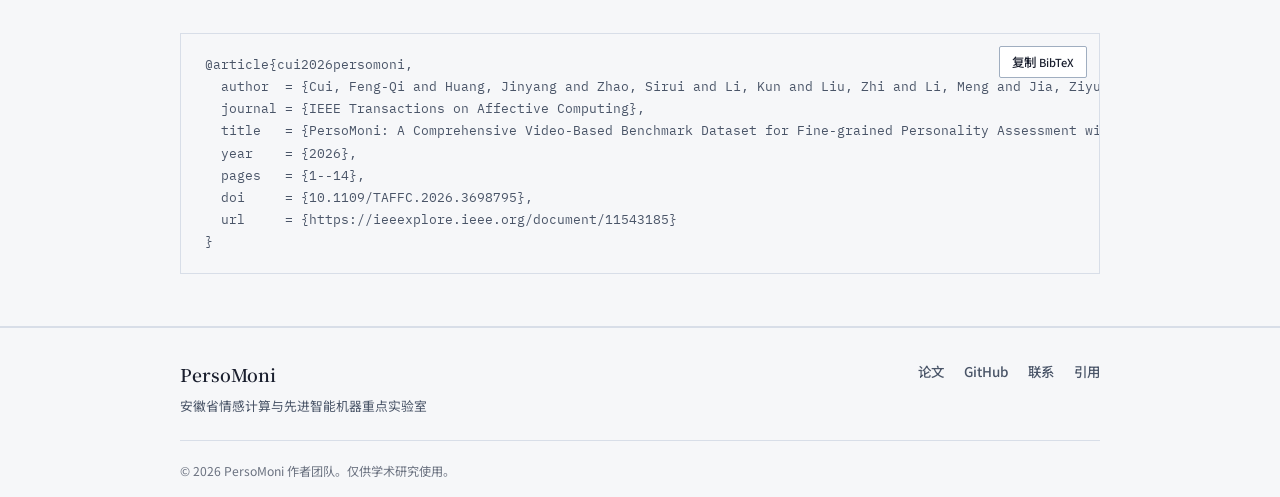
==== commit 76f36dd8: "Improve typography hierarchy and align dataset section layout. Highlight key terms with consistent a" ====
--- a/zh.html
+++ b/zh.html
@@ -56,7 +56,7 @@
       </div>
       <h1 class="hero-title">PersoMoni</h1>
       <p class="hero-subtitle">
-        面向细粒度人格评估的综合性视频基准数据集，涵盖 <em>15 个 BFI-2 子特质维度</em>
+        面向<strong class="key-term">细粒度人格评估</strong>的综合性视频基准数据集，涵盖 <strong class="key-term">15</strong> 个 <strong class="key-term">BFI-2</strong> 子特质维度
       </p>
       <div class="authors">
         <p class="author-list">
@@ -118,7 +118,7 @@
           <h2>临床级人格计算基准</h2>
           <p class="section-lead">
             从视觉行为中理解人格特质仍面临诸多挑战。现有人格特质识别（PTI）基准多基于短时、众包标注的视频片段，
-            只能捕捉粗粒度的第一印象判断，缺乏时间连续性、临床效度，以及细粒度子特质结构。
+            只能捕捉粗粒度的第一印象判断，缺乏<strong class="key-term">时间连续性</strong>、<strong class="key-term">临床效度</strong>，以及<strong class="key-term">细粒度子特质结构</strong>。
           </p>
         </div>
         <figure class="teaser-figure overview-figure">
@@ -273,12 +273,12 @@
           <article class="highlight-card">
             <div class="highlight-icon" aria-hidden="true">01</div>
             <h3>长时程自然交互</h3>
-            <p>168 场由持证心理咨询师主导的半结构化访谈，在真实社交互动中激发丰富的非言语行为线索，而非短时片段的第一印象判断。</p>
+            <p><strong class="key-term">168</strong> 场由持证心理咨询师主导的半结构化访谈，在真实社交互动中激发丰富的非言语行为线索，而非短时片段的第一印象判断。</p>
           </article>
           <article class="highlight-card">
             <div class="highlight-icon" aria-hidden="true">02</div>
             <h3>专家标注的 BFI-2 标签</h3>
-            <p>为五大人格特质及 15 个 BFI-2 子特质提供连续评分，这是 PTI 领域首次覆盖完整子特质体系，由两位心理学专家独立评定。</p>
+            <p>为五大人格特质及 <strong class="key-term">15 个 BFI-2 子特质</strong>提供连续评分，这是 PTI 领域首次覆盖完整子特质体系，由两位心理学专家独立评定。</p>
           </article>
           <article class="highlight-card">
             <div class="highlight-icon" aria-hidden="true">03</div>
@@ -299,49 +299,52 @@
           </p>
         </div>
         <div class="dataset-layout">
-          <div class="dataset-info">
-            <h3>采集流程</h3>
-            <ul class="feature-list">
-              <li>
-                <strong>半结构化访谈</strong>：持证心理咨询师围绕自我认知、人际关系与价值观展开开放式提问
-              </li>
-              <li>
-                <strong>访谈前筛查</strong>：通过 SCL-90 与 BFI-2 量表定制提问策略
-              </li>
-              <li>
-                <strong>1080p 正面录制</strong>：30 fps，自然坐姿，保持连续眼神交流
-              </li>
-              <li>
-                <strong>人脸中心化处理</strong>：YOLO 检测定位，时序切分为片段单元
-              </li>
-              <li>
-                <strong>三阶段质控</strong>：独立评分、交叉审核、分歧共识讨论
-              </li>
-            </ul>
-          </div>
-          <div class="dataset-specs">
-            <h3>核心属性</h3>
-            <table class="spec-table">
-              <tbody>
-                <tr><th>参与者</th><td>168 人（女 86 / 男 82）</td></tr>
-                <tr><th>视频片段</th><td>23,000+ 人脸对齐片段</td></tr>
-                <tr><th>访谈时长</th><td>每场 20-30 分钟</td></tr>
-                <tr><th>分辨率</th><td>1080p @ 30 fps</td></tr>
-                <tr><th>标签空间</th><td>20 维连续 BFI-2 向量</td></tr>
-                <tr><th>标注方式</th><td>双专家独立评分取均值</td></tr>
-                <tr><th>人口学分布</th><td>年龄与教育背景均衡</td></tr>
-              </tbody>
-            </table>
+          <div class="dataset-top">
+            <div class="dataset-info">
+              <h3>采集流程</h3>
+              <ul class="feature-list">
+                <li>
+                  <strong>半结构化访谈</strong>：持证心理咨询师围绕自我认知、人际关系与价值观展开开放式提问
+                </li>
+                <li>
+                  <strong>访谈前筛查</strong>：通过 SCL-90 与 BFI-2 量表定制提问策略
+                </li>
+                <li>
+                  <strong>1080p 正面录制</strong>：30 fps，自然坐姿，保持连续眼神交流
+                </li>
+                <li>
+                  <strong>人脸中心化处理</strong>：YOLO 检测定位，时序切分为片段单元
+                </li>
+                <li>
+                  <strong>三阶段质控</strong>：独立评分、交叉审核、分歧共识讨论
+                </li>
+              </ul>
+            </div>
+            <div class="dataset-specs">
+              <h3>核心属性</h3>
+              <table class="spec-table">
+                <tbody>
+                  <tr><th>参与者</th><td>168 人（女 86 / 男 82）</td></tr>
+                  <tr><th>视频片段</th><td>23,000+ 人脸对齐片段</td></tr>
+                  <tr><th>访谈时长</th><td>每场 20-30 分钟</td></tr>
+                  <tr><th>分辨率</th><td>1080p @ 30 fps</td></tr>
+                  <tr><th>标签空间</th><td>20 维连续 BFI-2 向量</td></tr>
+                  <tr><th>标注方式</th><td>双专家独立评分取均值</td></tr>
+                  <tr><th>人口学分布</th><td>年龄与教育背景均衡</td></tr>
+                </tbody>
+              </table>
+            </div>
           </div>
           <div class="comparison-banner">
-          <div class="comparison-item comparison-old">
-            <span class="comparison-label">既有基准</span>
-            <p>短片段 | 众包标签 | 5 个粗粒度特质 | 薄片段印象判断</p>
-          </div>
-          <div class="comparison-arrow" aria-hidden="true">&rarr;</div>
-          <div class="comparison-item comparison-new">
-            <span class="comparison-label">PersoMoni</span>
-            <p>长时访谈 | 专家 BFI-2 标注 | 15 个子特质 | 生态效度高</p>
+            <div class="comparison-item comparison-old">
+              <span class="comparison-label">既有基准</span>
+              <p>短片段 | 众包标签 | 5 个粗粒度特质 | 薄片段印象判断</p>
+            </div>
+            <div class="comparison-arrow" aria-hidden="true">&rarr;</div>
+            <div class="comparison-item comparison-new">
+              <span class="comparison-label">PersoMoni</span>
+              <p>长时访谈 | 专家 <strong class="key-term">BFI-2</strong> 标注 | <strong class="key-term">15 个子特质</strong> | 生态效度高</p>
+            </div>
           </div>
         </div>
       </div>
@@ -352,8 +355,8 @@
         <div class="section-header">
           <h2>从 5 个特质到 15 个子特质</h2>
           <p class="section-lead">
-            PersoMoni 是首个将人格计算粒度从 5 维拓展至 15 维的基准数据集，
-            与心理测量学验证的 BFI-2 层级框架完全对齐。
+            PersoMoni 是首个将人格计算粒度从 <strong class="key-term">5</strong> 维拓展至 <strong class="key-term">15</strong> 维的基准数据集，
+            与心理测量学验证的 <strong class="key-term">BFI-2</strong> 层级框架完全对齐。
           </p>
         </div>
         <div class="traits-grid">
--- a/static/css/style.css
+++ b/static/css/style.css
@@ -6,7 +6,8 @@
   --surface: #ffffff;
   --text: #1a1f2e;
   --text-muted: #4a5568;
-  --text-light: #718096;
+  --text-light: #6b7280;
+  --text-emphasis: #1e3a5f;
   --primary: #1e3a5f;
   --primary-mid: #2c5282;
   --accent: #2c5282;
@@ -262,7 +263,7 @@
 
 .badge-type {
   background: var(--bg-alt);
-  color: var(--text-muted);
+  color: var(--primary-mid);
 }
 
 .hero-title {
@@ -285,9 +286,16 @@
   font-weight: 400;
 }
 
+.key-term {
+  color: var(--primary);
+  font-weight: 600;
+}
+
+.hero-subtitle .key-term,
 .hero-subtitle em {
-  font-style: italic;
-  color: var(--text);
+  color: var(--primary);
+  font-style: normal;
+  font-weight: 600;
 }
 
 .authors {
@@ -344,9 +352,18 @@
   color: var(--text-muted);
 }
 
+.affiliations a {
+  color: var(--primary-mid);
+  text-decoration-color: rgba(44, 82, 130, 0.3);
+}
+
+.affiliations a:hover {
+  color: var(--primary);
+}
+
 .corresponding {
   font-size: 0.76rem;
-  color: var(--text-light);
+  color: var(--text-muted);
   margin-top: 0.45rem;
   font-style: italic;
   text-align: center;
@@ -438,7 +455,7 @@
 .stat-label {
   display: block;
   font-size: 0.76rem;
-  color: var(--text-light);
+  color: var(--text-muted);
   margin-top: 0.25rem;
   font-weight: 400;
   letter-spacing: 0.01em;
@@ -488,6 +505,12 @@
   text-align: center;
   max-width: 680px;
   margin-inline: auto;
+}
+
+.section-lead .key-term,
+.section-lead strong {
+  color: var(--text-emphasis);
+  font-weight: 600;
 }
 
 /* Teaser figure */
@@ -526,7 +549,7 @@
 }
 
 .teaser-figure figcaption strong {
-  color: var(--text);
+  color: var(--text-emphasis);
   font-weight: 600;
 }
 
@@ -590,10 +613,21 @@
   text-align: justify;
 }
 
+.highlight-card p .key-term {
+  color: var(--primary);
+  font-weight: 600;
+}
+
 /* Dataset */
 .dataset-layout {
+  display: flex;
+  flex-direction: column;
+  gap: 1.5rem;
+}
+
+.dataset-top {
   display: grid;
-  grid-template-columns: 1.15fr 1fr;
+  grid-template-columns: 1fr 1fr;
   gap: 1.5rem;
   align-items: stretch;
 }
@@ -603,7 +637,9 @@
   background: var(--surface);
   border: 1px solid var(--border);
   padding: 1.35rem 1.5rem;
-  height: 100%;
+  display: flex;
+  flex-direction: column;
+  min-height: 100%;
 }
 
 .dataset-info h3,
@@ -619,6 +655,7 @@
 
 .feature-list {
   list-style: none;
+  flex: 1;
 }
 
 .feature-list li {
@@ -641,14 +678,19 @@
 }
 
 .feature-list strong {
-  color: var(--text);
-  font-weight: 600;
+  color: var(--primary);
+  font-weight: 600;
+}
+
+.feature-list li:last-child {
+  margin-bottom: 0;
 }
 
 .spec-table {
   width: 100%;
   border-collapse: collapse;
   font-size: 0.88rem;
+  flex: 1;
 }
 
 .spec-table th,
@@ -670,18 +712,26 @@
   font-weight: 400;
 }
 
+.spec-table td .key-term,
+.spec-table td strong {
+  color: var(--primary);
+  font-weight: 600;
+}
+
 .comparison-banner {
-  grid-column: 1 / -1;
   display: grid;
-  grid-template-columns: 1fr auto 1fr;
-  gap: 1rem;
+  grid-template-columns: 1fr 3rem 1fr;
   align-items: stretch;
+  width: 100%;
   border: 1px solid var(--border);
   background: var(--surface);
 }
 
 .comparison-item {
   padding: 1.1rem 1.25rem;
+  display: flex;
+  flex-direction: column;
+  justify-content: center;
 }
 
 .comparison-label {
@@ -705,6 +755,11 @@
   font-size: 0.86rem;
   color: var(--text-muted);
   line-height: 1.55;
+}
+
+.comparison-new p .key-term {
+  color: var(--primary);
+  font-weight: 600;
 }
 
 .comparison-arrow {
@@ -811,7 +866,7 @@
   font-size: 0.84rem;
   font-weight: 600;
   margin-bottom: 0.65rem;
-  color: var(--text);
+  color: var(--text-emphasis);
   line-height: 1.35;
   padding-bottom: 0.35rem;
   border-bottom: 1px solid var(--rule);
@@ -898,7 +953,17 @@
   font-size: 0.8rem;
   max-width: 420px;
   line-height: 1.6;
-  color: var(--text-light);
+  color: var(--text-muted);
+}
+
+.footer-brand a {
+  color: var(--text-muted);
+  text-decoration: none;
+}
+
+.footer-brand a:hover {
+  color: var(--primary);
+  text-decoration: underline;
 }
 
 .footer-links {
@@ -932,7 +997,7 @@
     grid-template-columns: repeat(2, 1fr);
   }
 
-  .dataset-layout {
+  .dataset-top {
     grid-template-columns: 1fr;
   }
 
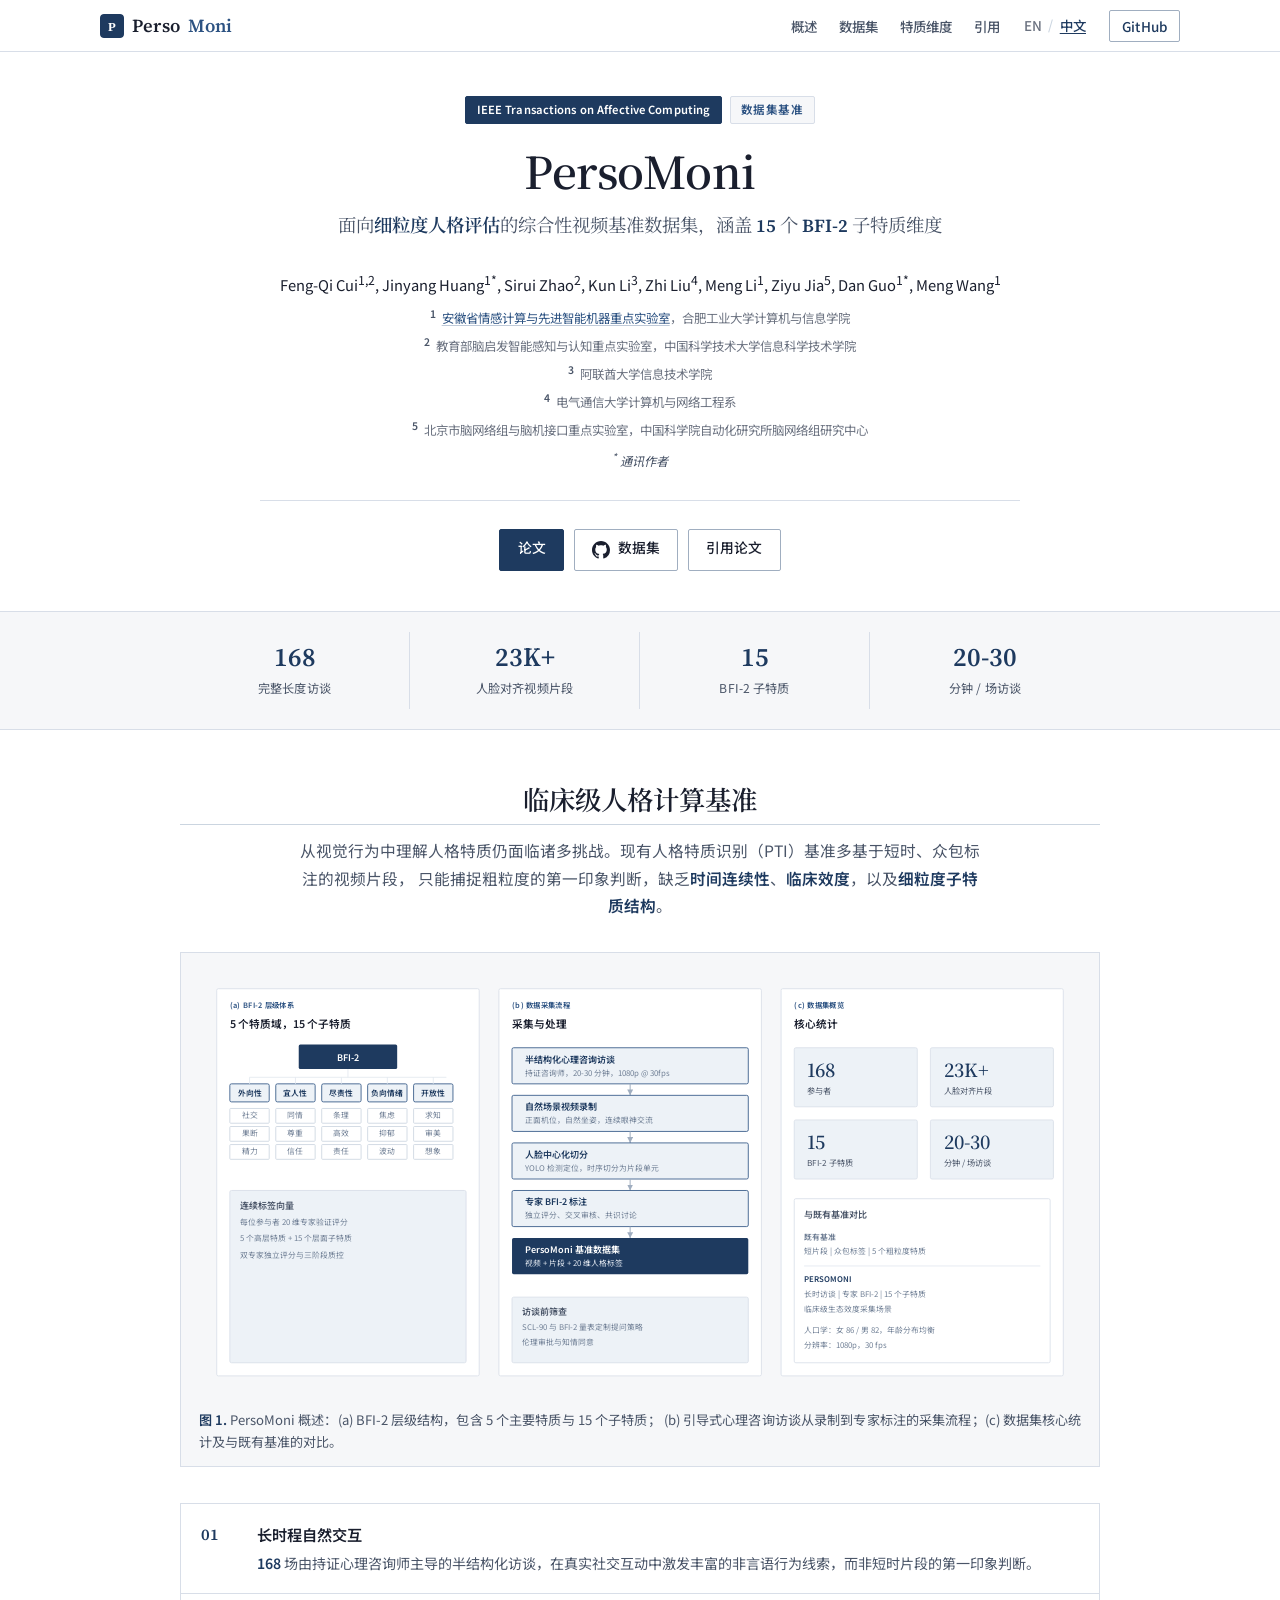
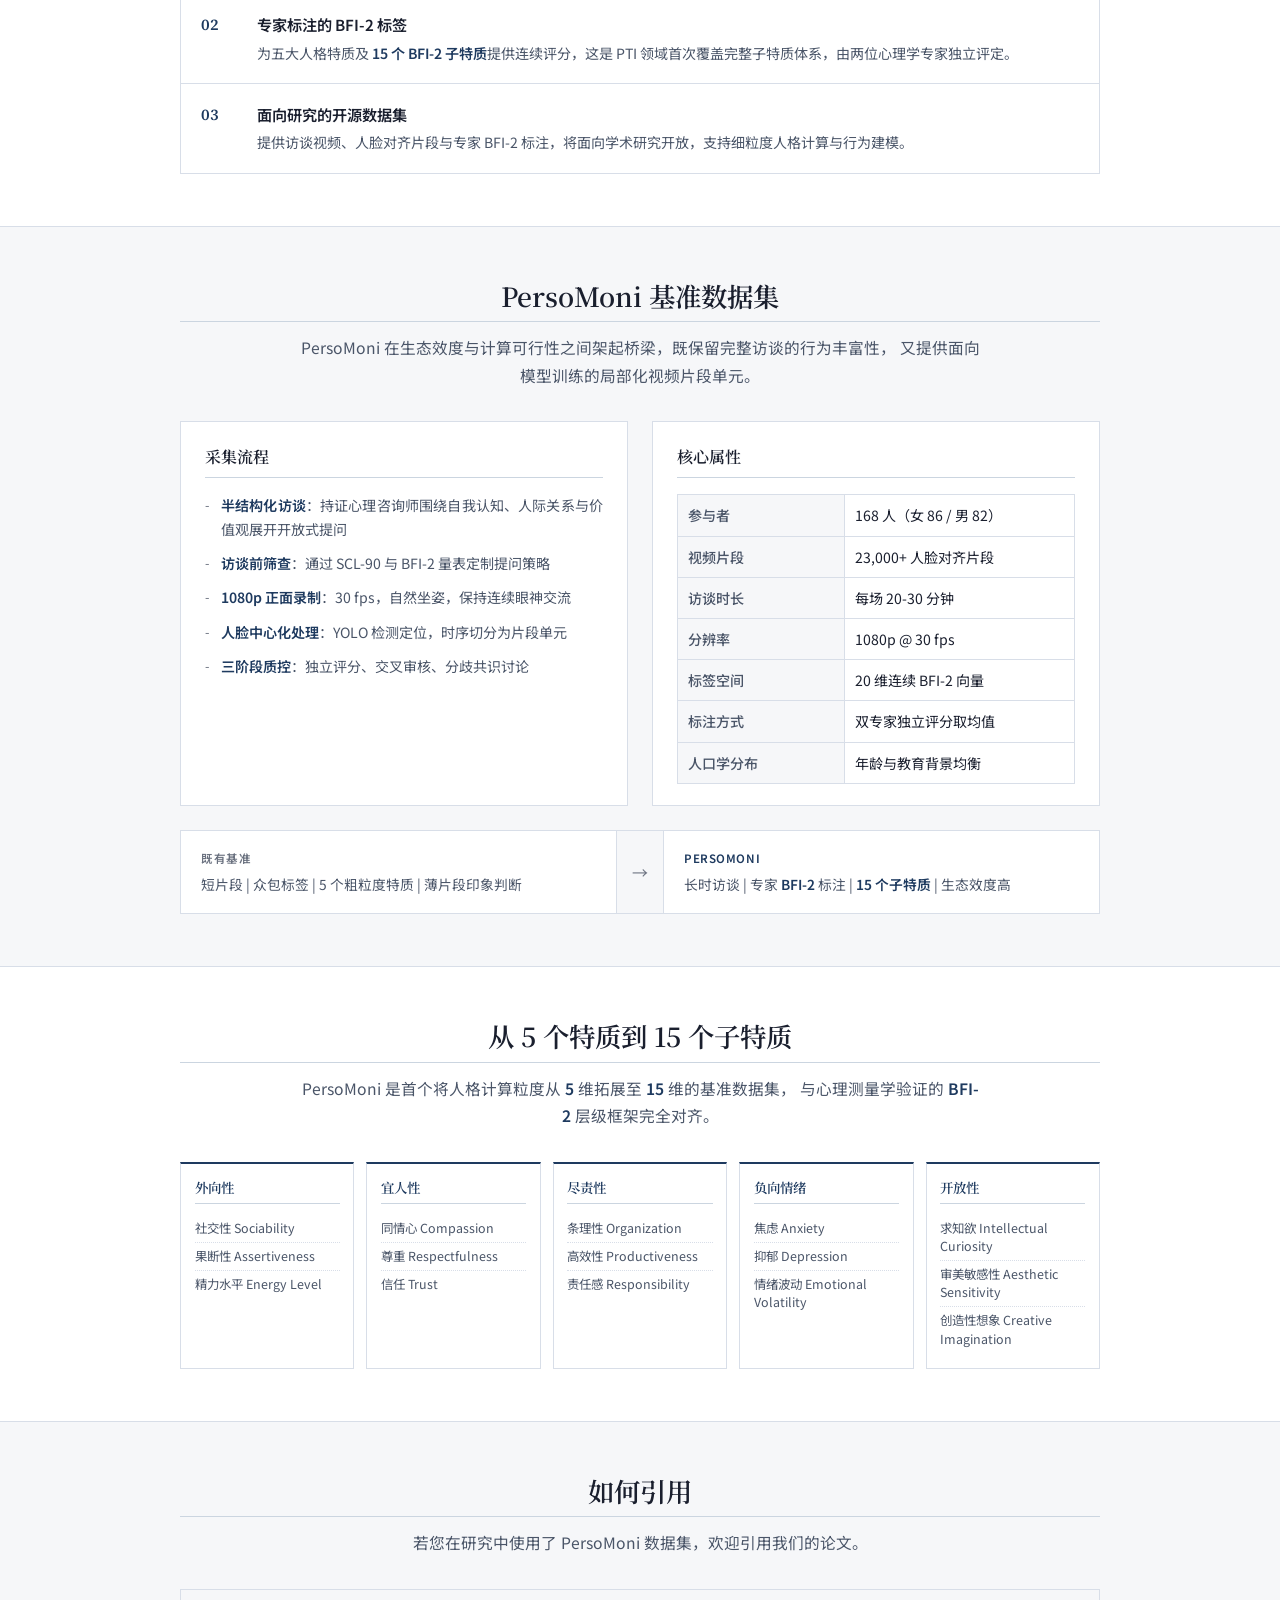
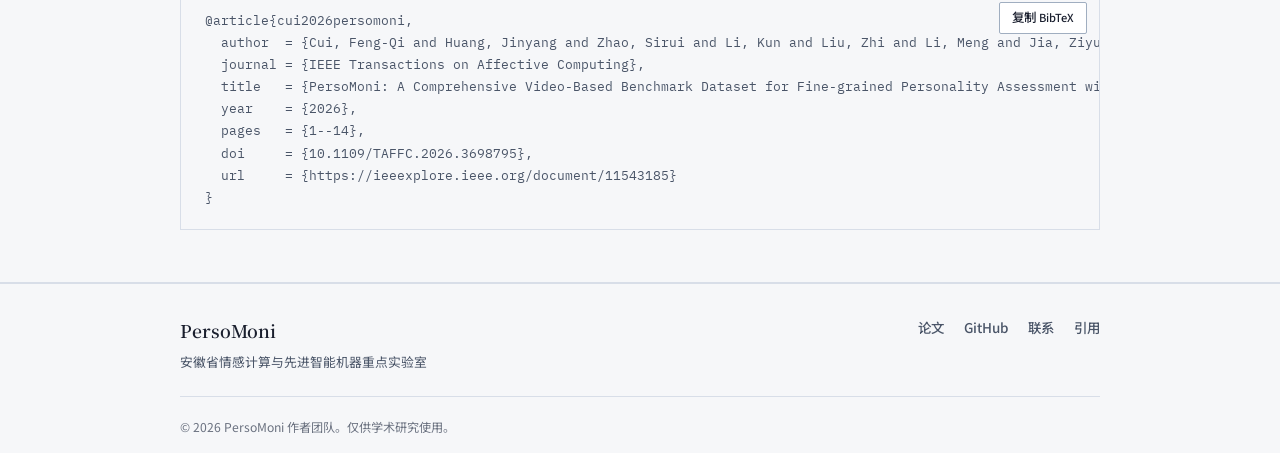
==== commit d60d286a: "Merge journal name into a single venue badge on the hero. Replace the duplicate publication line and" ====
--- a/zh.html
+++ b/zh.html
@@ -47,11 +47,8 @@
 
   <header class="hero" id="top">
     <div class="container hero-content">
-      <p class="publication-line">
-        <strong>IEEE Transactions on Affective Computing</strong>
-      </p>
       <div class="hero-badges">
-        <span class="badge badge-venue">IEEE TAFFC</span>
+        <span class="badge badge-venue">IEEE Transactions on Affective Computing</span>
         <span class="badge badge-type">数据集基准</span>
       </div>
       <h1 class="hero-title">PersoMoni</h1>
--- a/static/css/style.css
+++ b/static/css/style.css
@@ -224,18 +224,6 @@
   text-align: center;
 }
 
-.publication-line {
-  font-size: 0.88rem;
-  color: var(--text-muted);
-  margin-bottom: 1.25rem;
-  letter-spacing: 0.02em;
-}
-
-.publication-line strong {
-  color: var(--primary);
-  font-weight: 600;
-}
-
 .hero-badges {
   display: flex;
   justify-content: center;
@@ -259,6 +247,9 @@
   background: var(--primary);
   color: #fff;
   border-color: var(--primary);
+  text-transform: none;
+  letter-spacing: 0.01em;
+  font-size: 0.7rem;
 }
 
 .badge-type {
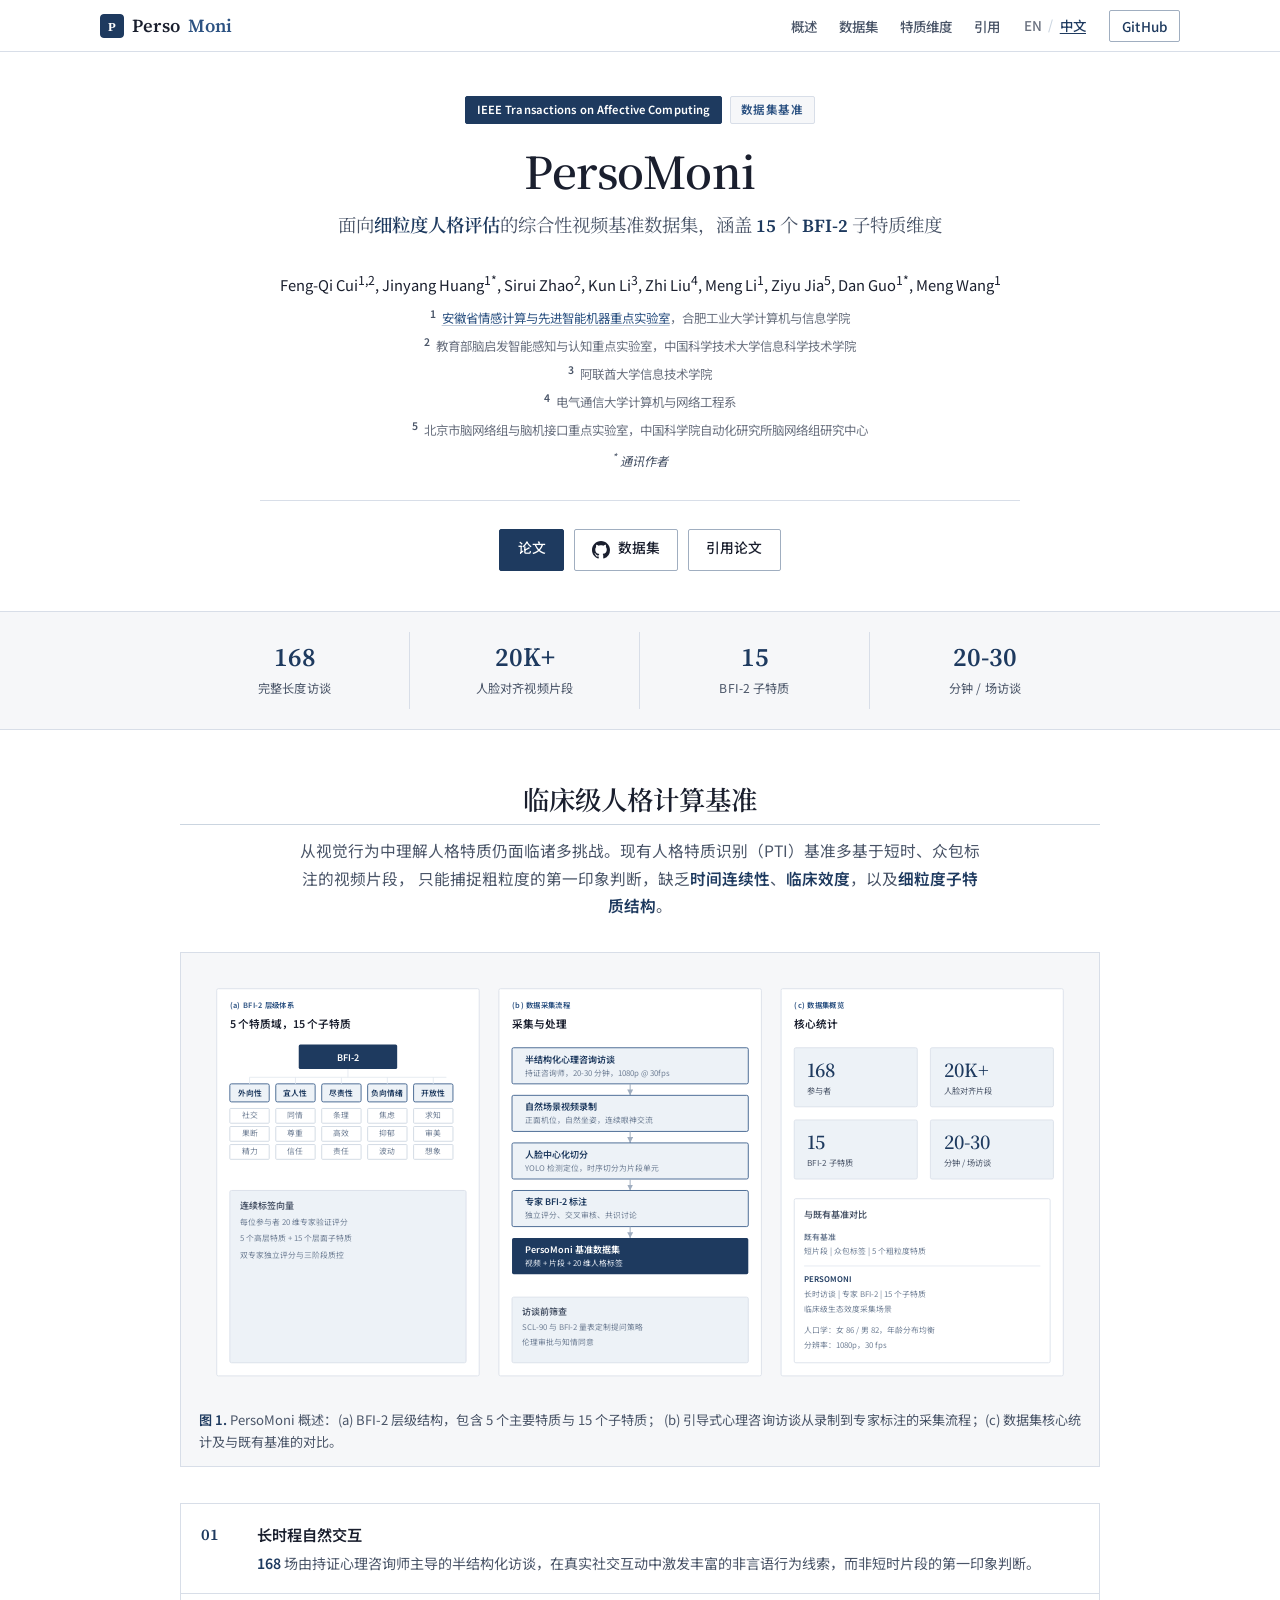
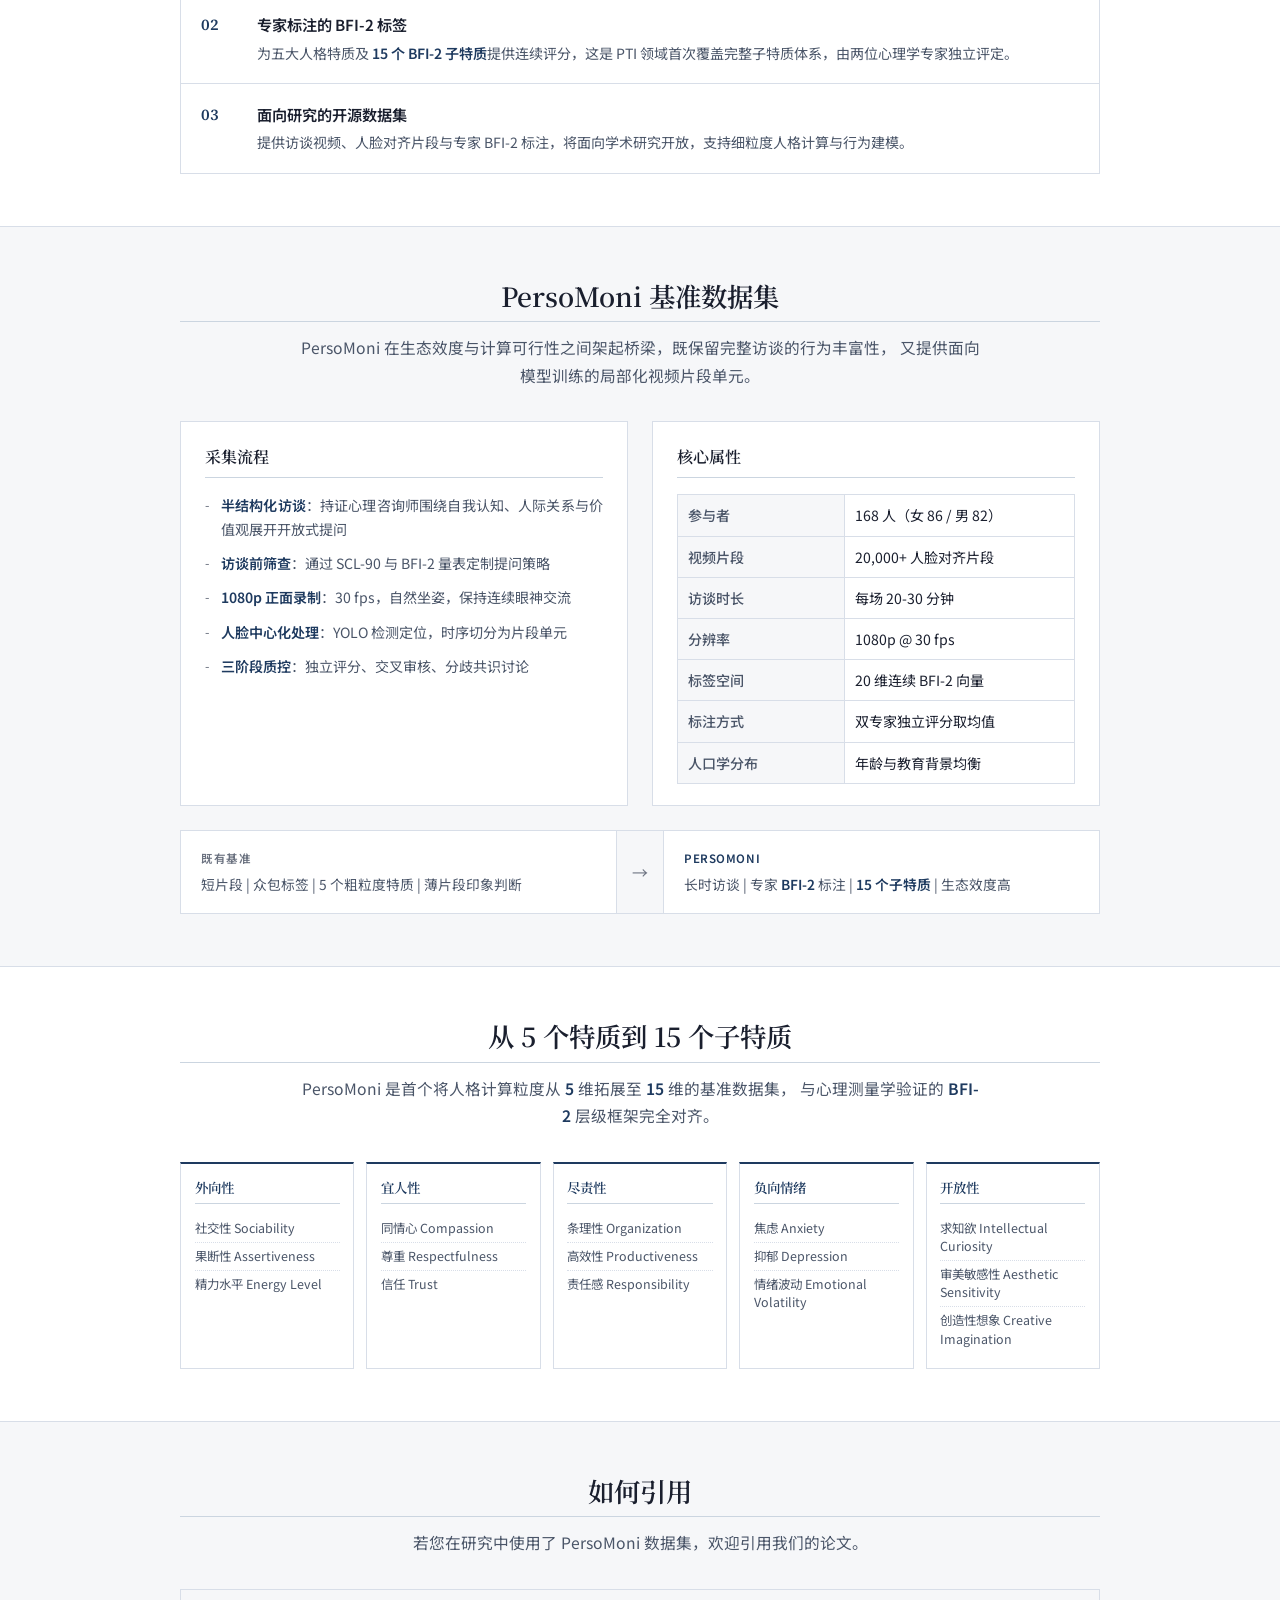
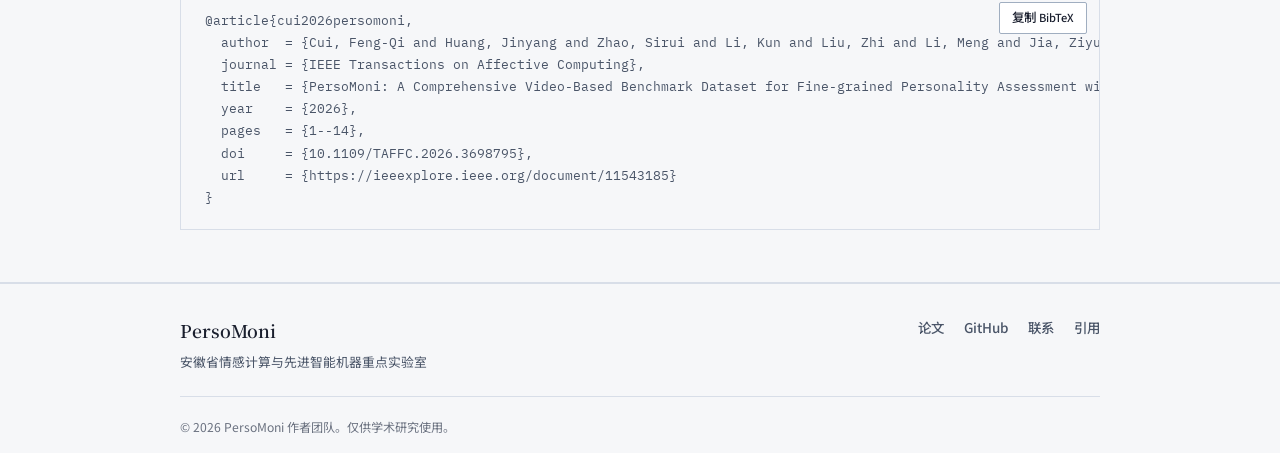
==== commit b8c07fdc: "Update face-aligned clip count from 23K+ to 20K+. Align the revised segment statistic across the hom" ====
--- a/zh.html
+++ b/zh.html
@@ -7,7 +7,7 @@
   <meta name="description" content="PersoMoni - 面向细粒度人格评估的临床级视频基准数据集，涵盖 15 个 BFI-2 子特质维度。发表于 IEEE TAFFC。">
   <meta name="keywords" content="PersoMoni, 人格计算, BFI-2, 视频基准, 情感计算, 数据集">
   <meta property="og:title" content="PersoMoni | IEEE TAFFC">
-  <meta property="og:description" content="168 场心理咨询访谈，23,000+ 人脸对齐视频片段，15 个特质维度。">
+  <meta property="og:description" content="168 场心理咨询访谈，20,000+ 人脸对齐视频片段，15 个特质维度。">
   <meta property="og:type" content="website">
   <meta property="og:url" content="https://qicita.github.io/PersoMoni/zh.html">
   <title>PersoMoni - 细粒度人格评估视频基准数据集</title>
@@ -95,7 +95,7 @@
           <span class="stat-label">完整长度访谈</span>
         </div>
         <div class="stat-card">
-          <span class="stat-value">23K+</span>
+          <span class="stat-value">20K+</span>
           <span class="stat-label">人脸对齐视频片段</span>
         </div>
         <div class="stat-card">
@@ -240,7 +240,7 @@
     <text x="16" y="36" class="stat-num">168</text>
     <text x="16" y="56" class="stat-txt">参与者</text>
     <rect x="166" width="150" height="72" rx="2" fill="#edf2f7" stroke="#d8dee8"/>
-    <text x="182" y="36" class="stat-num">23K+</text>
+    <text x="182" y="36" class="stat-num">20K+</text>
     <text x="182" y="56" class="stat-txt">人脸对齐片段</text>
     <rect y="88" width="150" height="72" rx="2" fill="#edf2f7" stroke="#d8dee8"/>
     <text x="16" y="124" class="stat-num">15</text>
@@ -322,7 +322,7 @@
               <table class="spec-table">
                 <tbody>
                   <tr><th>参与者</th><td>168 人（女 86 / 男 82）</td></tr>
-                  <tr><th>视频片段</th><td>23,000+ 人脸对齐片段</td></tr>
+                  <tr><th>视频片段</th><td>20,000+ 人脸对齐片段</td></tr>
                   <tr><th>访谈时长</th><td>每场 20-30 分钟</td></tr>
                   <tr><th>分辨率</th><td>1080p @ 30 fps</td></tr>
                   <tr><th>标签空间</th><td>20 维连续 BFI-2 向量</td></tr>
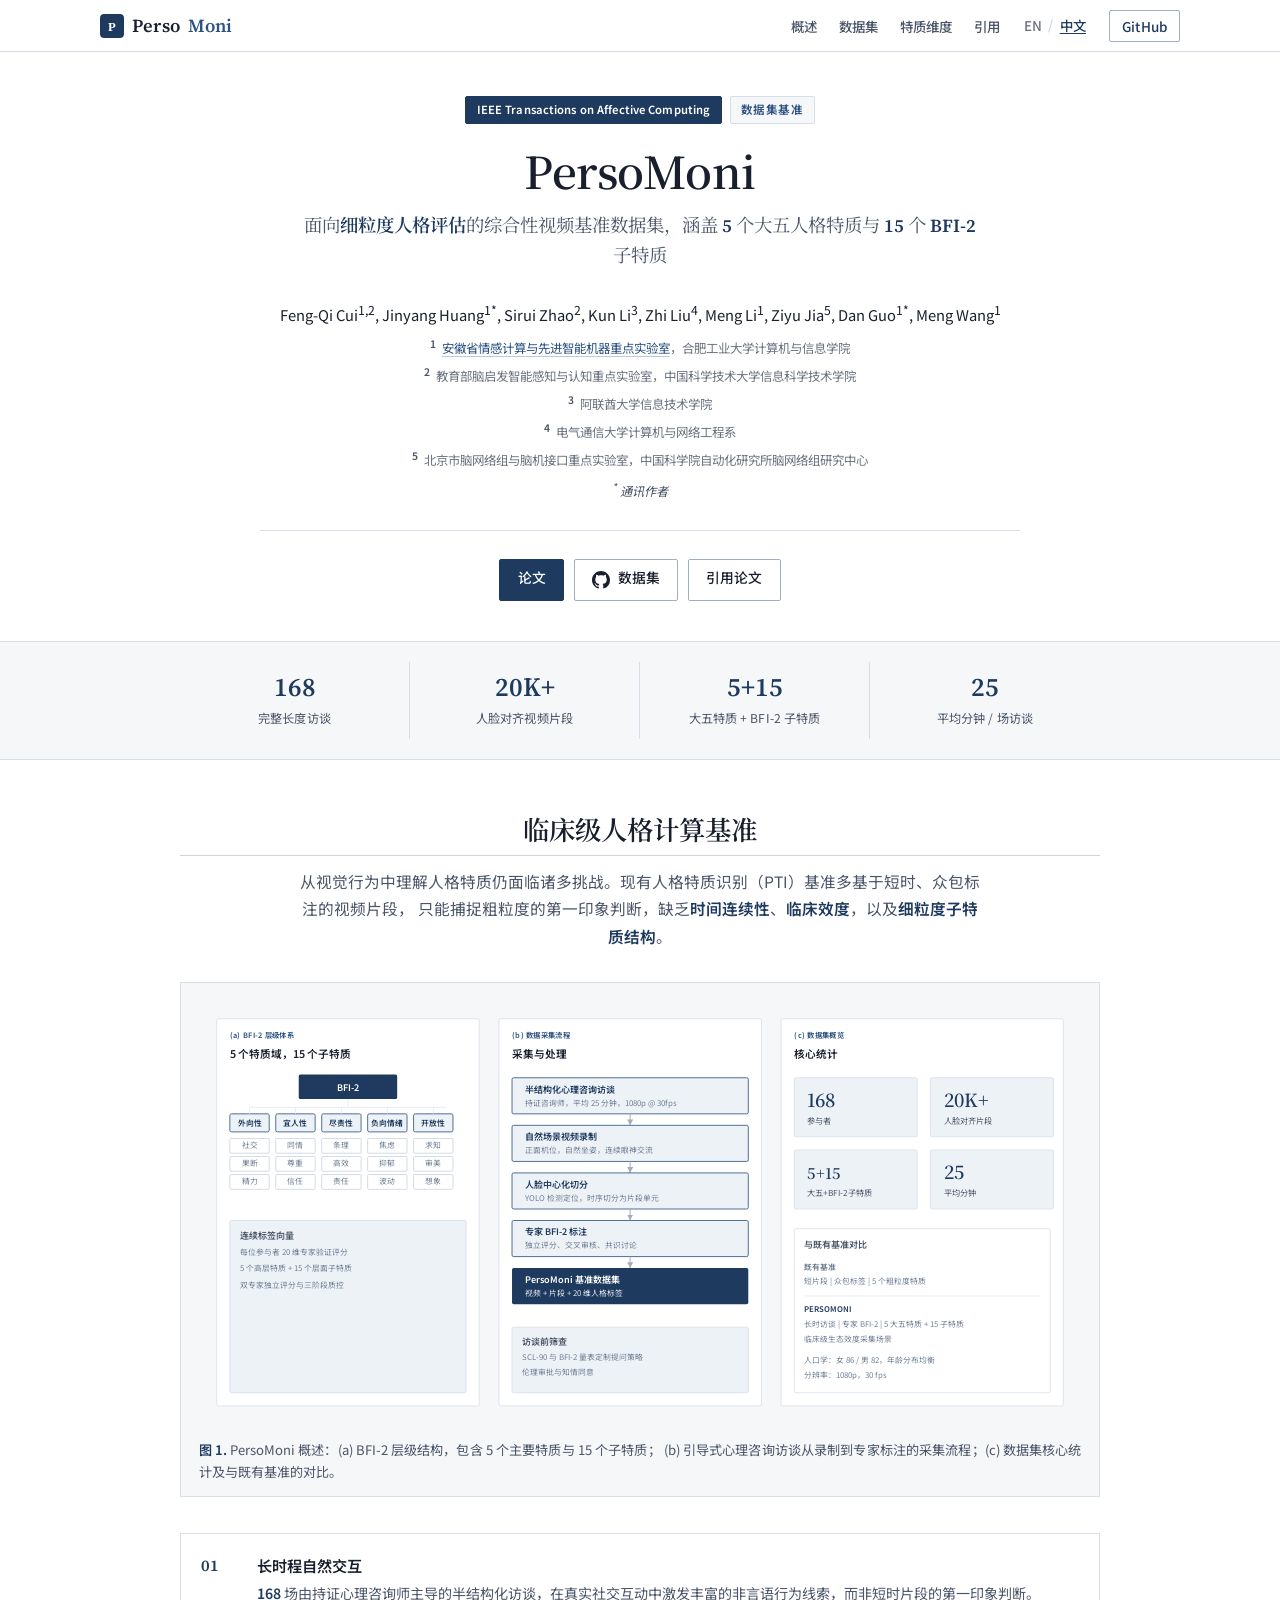
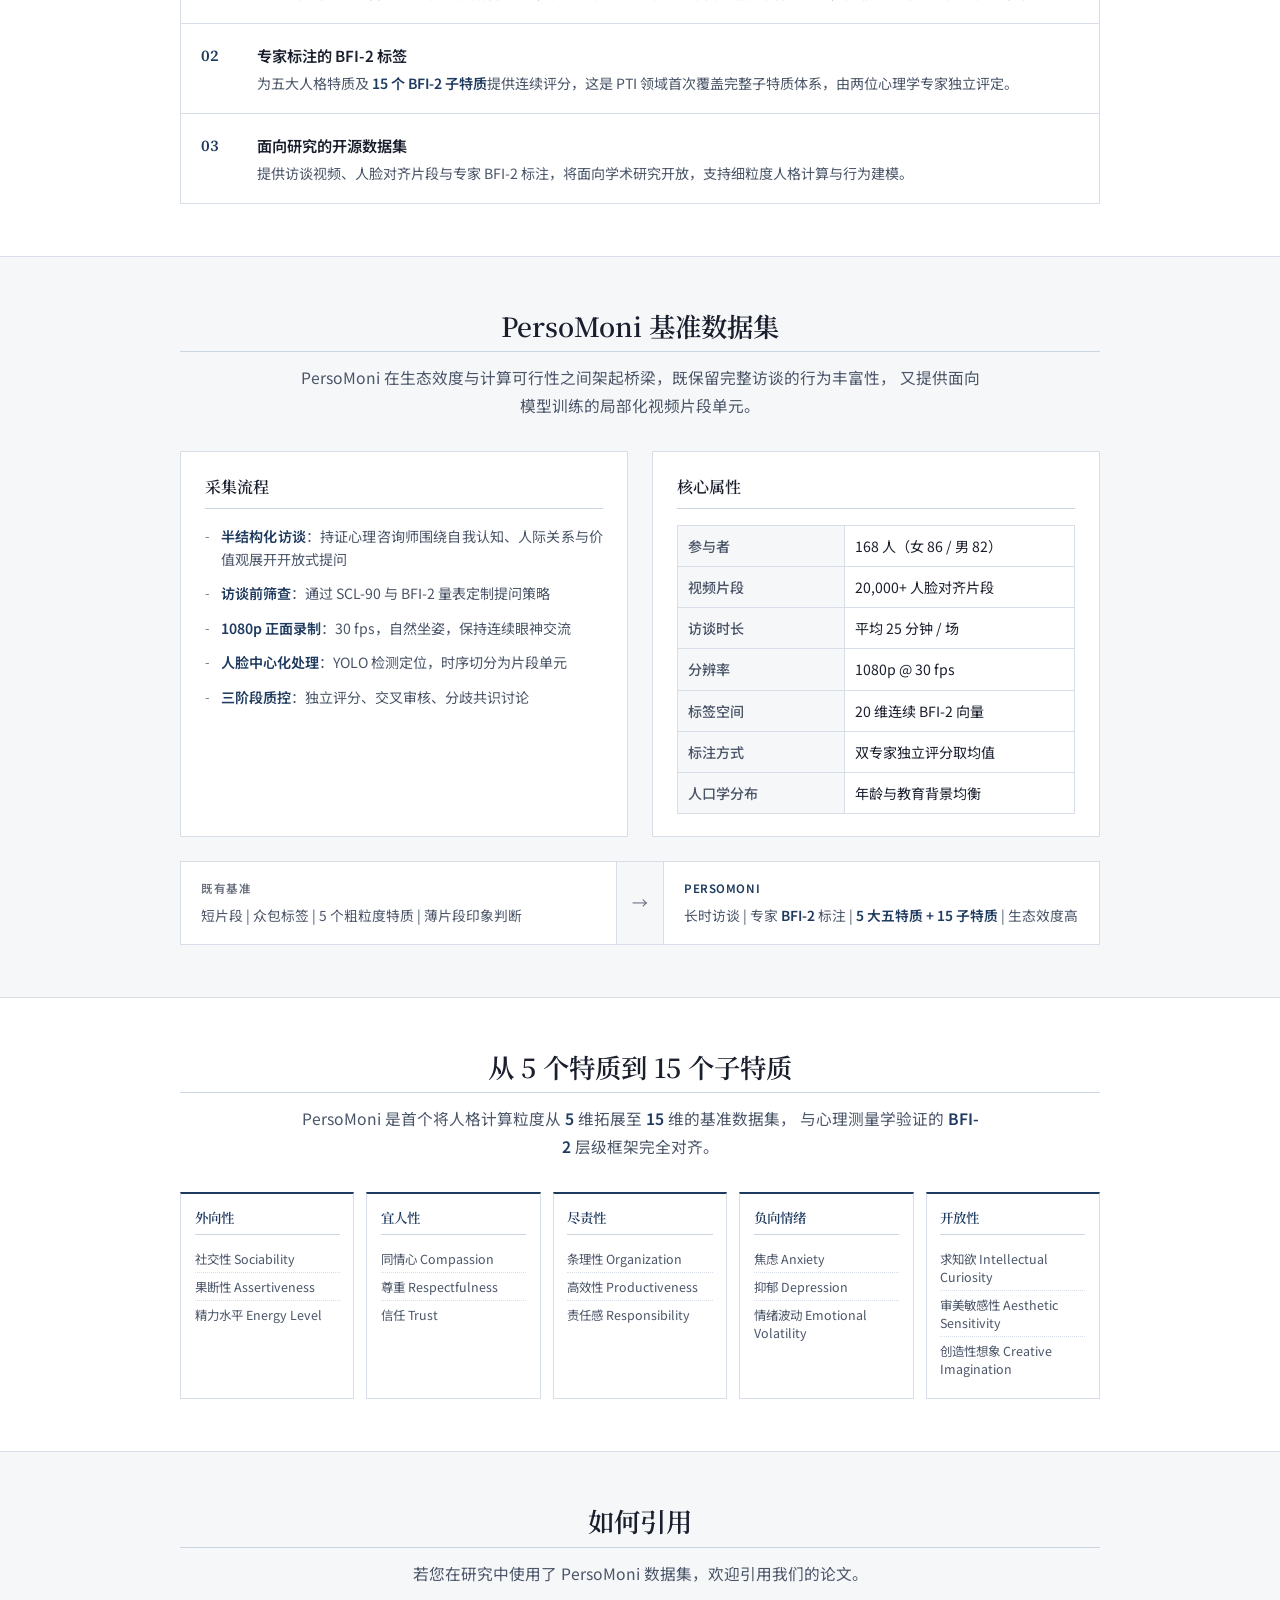
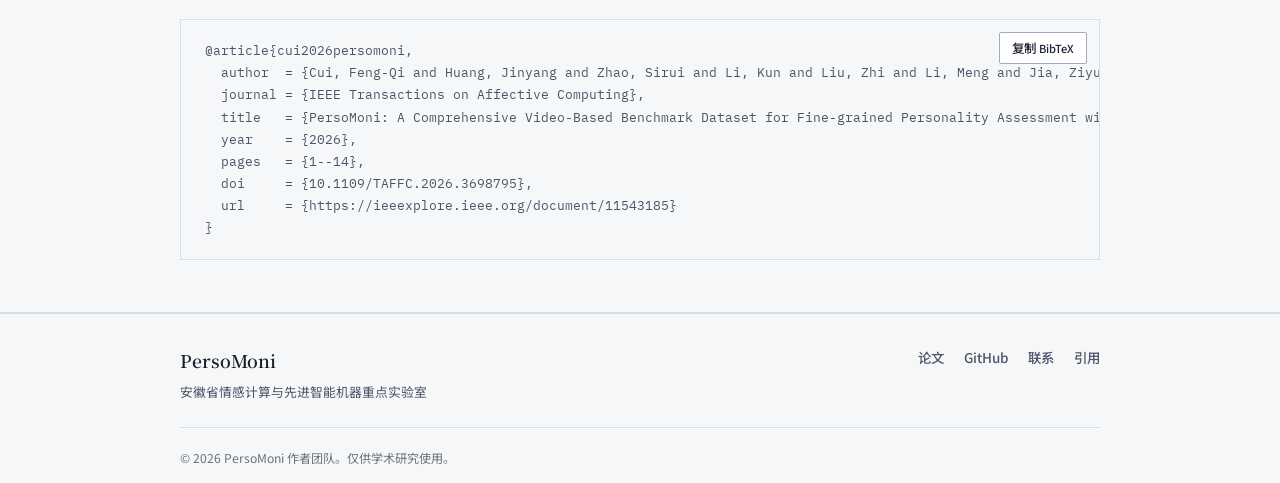
==== commit c3013a48: "Highlight Big Five traits alongside BFI-2 sub-traits and update average interview length. Show 5+15 " ====
--- a/zh.html
+++ b/zh.html
@@ -4,10 +4,10 @@
   <meta charset="UTF-8">
   <meta name="viewport" content="width=device-width, initial-scale=1.0">
   <meta http-equiv="Content-Type" content="text/html; charset=UTF-8">
-  <meta name="description" content="PersoMoni - 面向细粒度人格评估的临床级视频基准数据集，涵盖 15 个 BFI-2 子特质维度。发表于 IEEE TAFFC。">
+  <meta name="description" content="PersoMoni - 面向细粒度人格评估的临床级视频基准数据集，涵盖 5 个大五人格特质与 15 个 BFI-2 子特质。发表于 IEEE TAFFC。">
   <meta name="keywords" content="PersoMoni, 人格计算, BFI-2, 视频基准, 情感计算, 数据集">
   <meta property="og:title" content="PersoMoni | IEEE TAFFC">
-  <meta property="og:description" content="168 场心理咨询访谈，20,000+ 人脸对齐视频片段，15 个特质维度。">
+  <meta property="og:description" content="168 场心理咨询访谈，20,000+ 人脸对齐视频片段，5 个大五人格特质 + 15 个 BFI-2 子特质。">
   <meta property="og:type" content="website">
   <meta property="og:url" content="https://qicita.github.io/PersoMoni/zh.html">
   <title>PersoMoni - 细粒度人格评估视频基准数据集</title>
@@ -53,7 +53,7 @@
       </div>
       <h1 class="hero-title">PersoMoni</h1>
       <p class="hero-subtitle">
-        面向<strong class="key-term">细粒度人格评估</strong>的综合性视频基准数据集，涵盖 <strong class="key-term">15</strong> 个 <strong class="key-term">BFI-2</strong> 子特质维度
+        面向<strong class="key-term">细粒度人格评估</strong>的综合性视频基准数据集，涵盖 <strong class="key-term">5</strong> 个大五人格特质与 <strong class="key-term">15</strong> 个 <strong class="key-term">BFI-2</strong> 子特质
       </p>
       <div class="authors">
         <p class="author-list">
@@ -99,12 +99,12 @@
           <span class="stat-label">人脸对齐视频片段</span>
         </div>
         <div class="stat-card">
-          <span class="stat-value">15</span>
-          <span class="stat-label">BFI-2 子特质</span>
+          <span class="stat-value">5+15</span>
+          <span class="stat-label">大五特质 + BFI-2 子特质</span>
         </div>
         <div class="stat-card">
-          <span class="stat-value">20-30</span>
-          <span class="stat-label">分钟 / 场访谈</span>
+          <span class="stat-value">25</span>
+          <span class="stat-label">平均分钟 / 场访谈</span>
         </div>
       </div>
     </section>
@@ -207,7 +207,7 @@
   <g transform="translate(384,96)">
     <rect width="288" height="44" rx="2" class="node-mid"/>
     <text x="16" y="18" class="label" style="font-weight:600;fill:#1e3a5f">半结构化心理咨询访谈</text>
-    <text x="16" y="34" class="small">持证咨询师，20-30 分钟，1080p @ 30fps</text>
+    <text x="16" y="34" class="small">持证咨询师，平均 25 分钟，1080p @ 30fps</text>
     <path d="M144,44 L144,58" class="arrow"/>
     <rect y="58" width="288" height="44" rx="2" class="node-mid"/>
     <text x="16" y="76" class="label" style="font-weight:600;fill:#1e3a5f">自然场景视频录制</text>
@@ -243,11 +243,11 @@
     <text x="182" y="36" class="stat-num">20K+</text>
     <text x="182" y="56" class="stat-txt">人脸对齐片段</text>
     <rect y="88" width="150" height="72" rx="2" fill="#edf2f7" stroke="#d8dee8"/>
-    <text x="16" y="124" class="stat-num">15</text>
-    <text x="16" y="144" class="stat-txt">BFI-2 子特质</text>
+    <text x="16" y="124" class="stat-num" style="font-size:18px">5+15</text>
+    <text x="16" y="144" class="stat-txt">大五+BFI-2子特质</text>
     <rect x="166" y="88" width="150" height="72" rx="2" fill="#edf2f7" stroke="#d8dee8"/>
-    <text x="182" y="124" class="stat-num">20-30</text>
-    <text x="182" y="144" class="stat-txt">分钟 / 场访谈</text>
+    <text x="182" y="124" class="stat-num">25</text>
+    <text x="182" y="144" class="stat-txt">平均分钟</text>
   </g>
 
   <rect x="728" y="280" width="312" height="200" rx="2" fill="#ffffff" stroke="#d8dee8"/>
@@ -256,7 +256,7 @@
   <text x="740" y="348" class="small">短片段 | 众包标签 | 5 个粗粒度特质</text>
   <line x1="740" y1="362" x2="1028" y2="362" class="divider"/>
   <text x="740" y="382" class="small" style="font-weight:600;fill:#1e3a5f">PERSOMONI</text>
-  <text x="740" y="400" class="small">长时访谈 | 专家 BFI-2 | 15 个子特质</text>
+  <text x="740" y="400" class="small">长时访谈 | 专家 BFI-2 | 5 大五特质 + 15 子特质</text>
   <text x="740" y="418" class="small">临床级生态效度采集场景</text>
   <text x="740" y="444" class="small">人口学：女 86 / 男 82，年龄分布均衡</text>
   <text x="740" y="462" class="small">分辨率：1080p，30 fps</text>
@@ -323,7 +323,7 @@
                 <tbody>
                   <tr><th>参与者</th><td>168 人（女 86 / 男 82）</td></tr>
                   <tr><th>视频片段</th><td>20,000+ 人脸对齐片段</td></tr>
-                  <tr><th>访谈时长</th><td>每场 20-30 分钟</td></tr>
+                  <tr><th>访谈时长</th><td>平均 25 分钟 / 场</td></tr>
                   <tr><th>分辨率</th><td>1080p @ 30 fps</td></tr>
                   <tr><th>标签空间</th><td>20 维连续 BFI-2 向量</td></tr>
                   <tr><th>标注方式</th><td>双专家独立评分取均值</td></tr>
@@ -340,7 +340,7 @@
             <div class="comparison-arrow" aria-hidden="true">&rarr;</div>
             <div class="comparison-item comparison-new">
               <span class="comparison-label">PersoMoni</span>
-              <p>长时访谈 | 专家 <strong class="key-term">BFI-2</strong> 标注 | <strong class="key-term">15 个子特质</strong> | 生态效度高</p>
+              <p>长时访谈 | 专家 <strong class="key-term">BFI-2</strong> 标注 | <strong class="key-term">5 大五特质 + 15 子特质</strong> | 生态效度高</p>
             </div>
           </div>
         </div>
